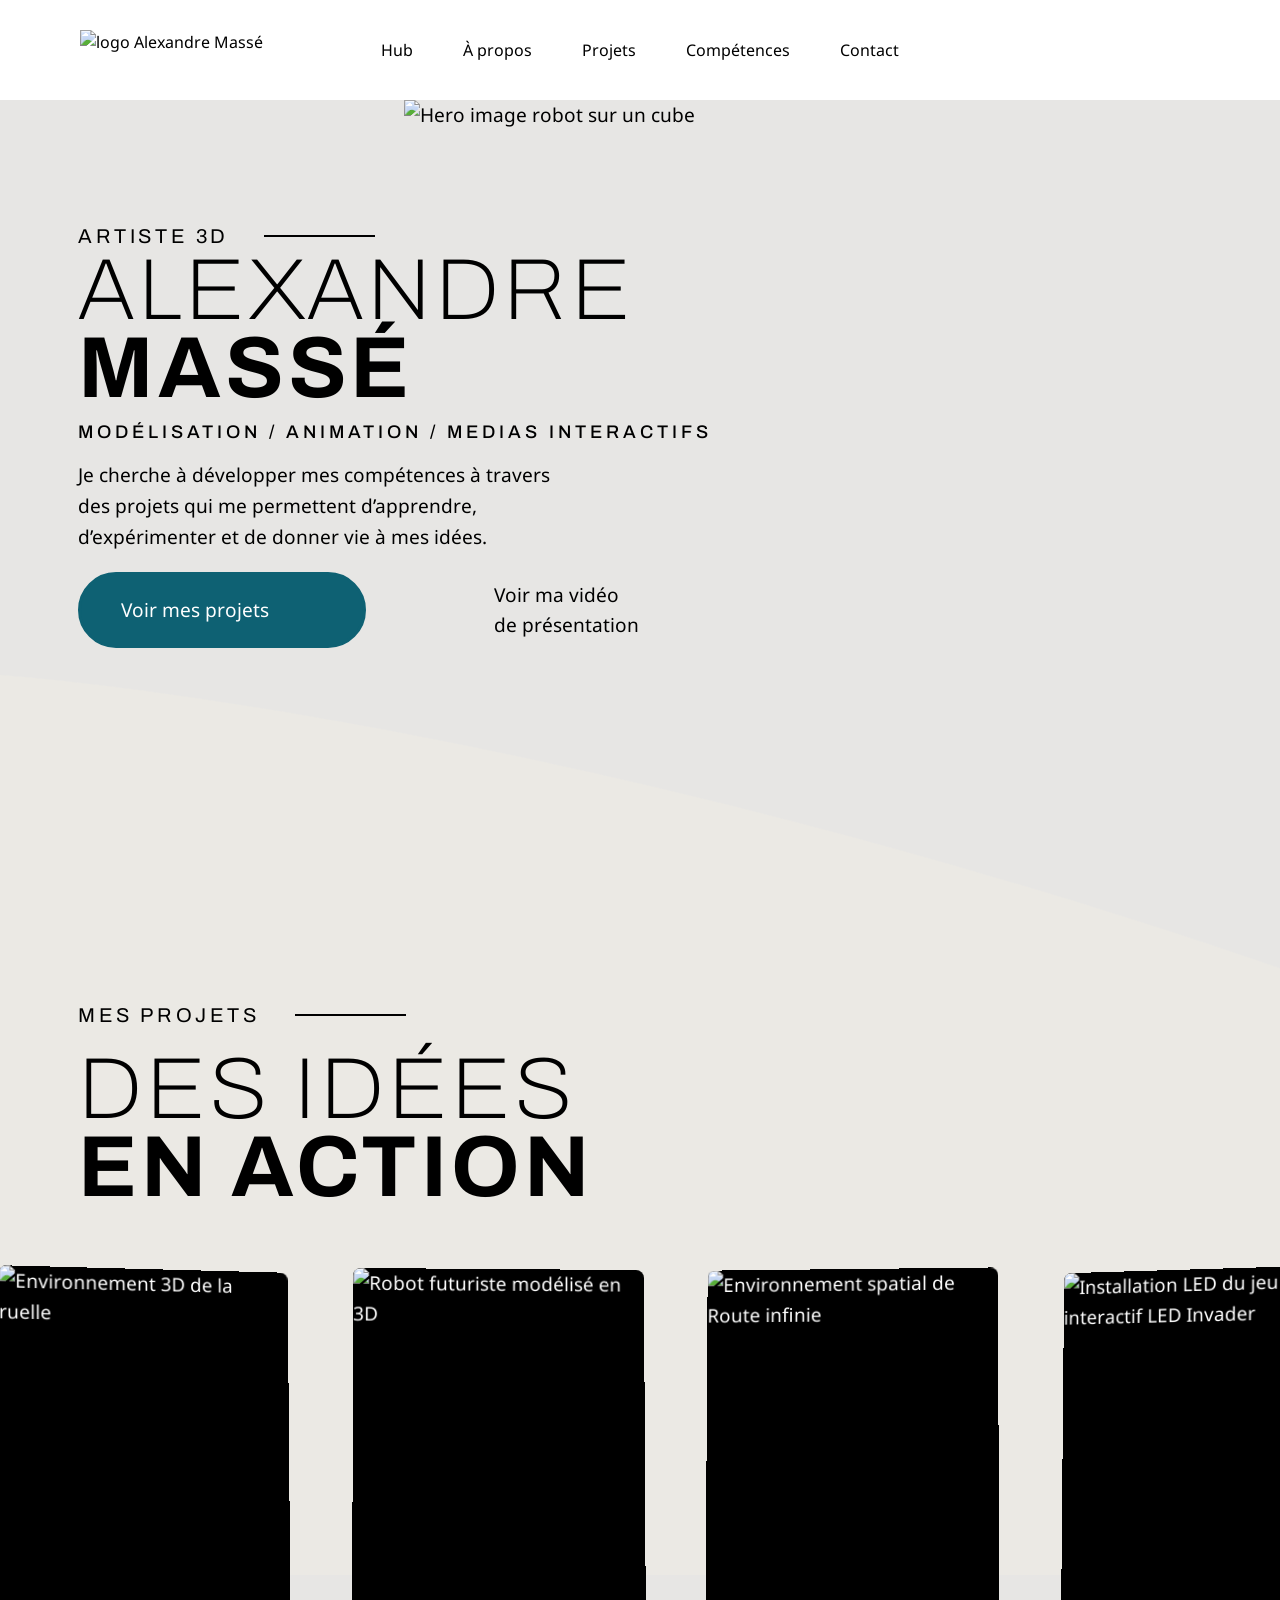
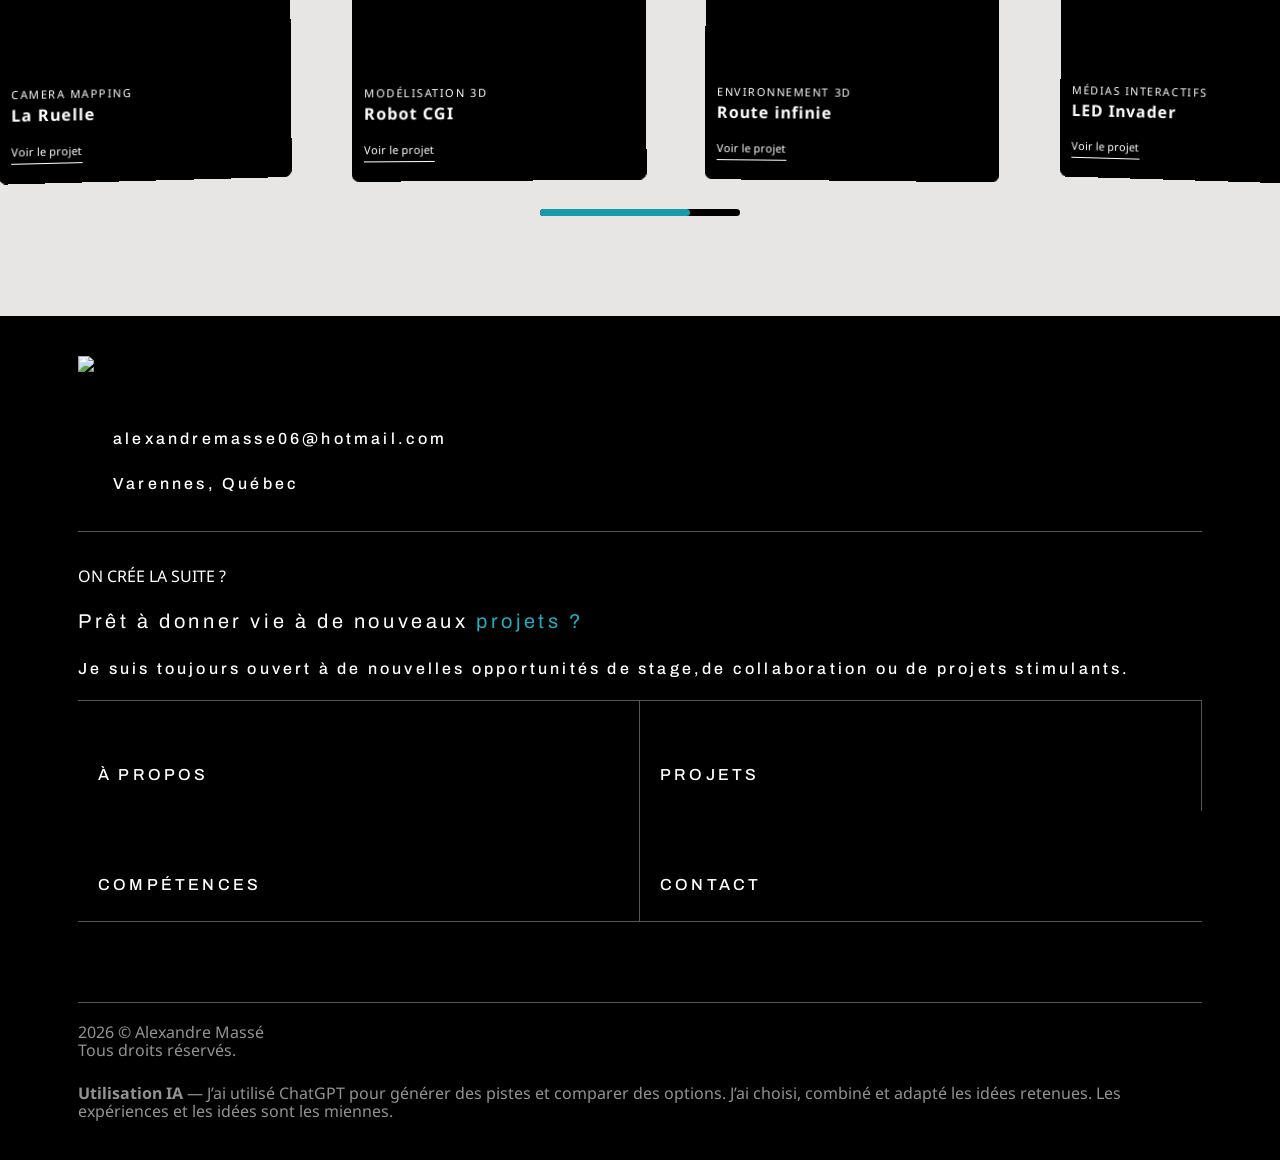
==== index.html @ cc09a9ab "correction accesibiliter" ====
<!DOCTYPE html>
<html lang="fr">

<head>
    <meta charset="utf-8" />
    <meta name="viewport" content="width=device-width, initial-scale=1.0" />
    <meta name="description" content="Découvrez le portfolio d’Alexandre Massé, finissant en création média spécialisé en modélisation 3D, animation, environnements 3D et médias interactifs." />
    <title>Alexandre Massé</title>

    <link rel="stylesheet" href="styles/main.css" />

    <script src="scripts/main.js" defer></script>
</head>

<body data-component="Scrolly">
    <header class="header" data-component="Header">
        <div class="wrapper">
            <div class="header__container">

                <div class="header__center">
                    <a href="index.html" class="header__logo" aria-label="Logo retour au debut">
                        <img src="assets/images/logo.png" alt="logo Alexandre Massé">
                    </a>
                </div>

                <nav class="nav-primary">
                    <ul>
                        <li>
                            <a href="index.html" class="nav-primary__item">Hub</a>
                        </li>
                        <li>
                            <a href="a_propos.html" class="nav-primary__item">À propos</a>
                        </li>
                        <li>
                            <a href="index.html#projet" class="nav-primary__item">Projets</a>
                        </li>
                        <li>
                            <a href="a_propos.html#competence" class="nav-primary__item">Compétences</a>
                        </li>
                        <li>
                            <a href="#contact" class="nav-primary__item">Contact</a>
                        </li>
                    </ul>
                </nav>
                <button class="header__toggle js-toggle" aria-label="Menu burger">
                    <span></span>
                    <span></span>
                    <span></span>
                </button>

                <div class="header__right">
                    <a href="https://www.artstation.com/alexandremasse" aria-label="ArtStation" target="_blank" rel="noopener noreferrer">
                        <svg class="icon icon--lg">
                            <use href="#icon-bxl_artstation"></use>
                        </svg>
                    </a>

                    <a href="https://www.behance.net/alexandremass" aria-label="Behance" target="_blank" rel="noopener noreferrer">
                        <svg class="icon icon--lg">
                            <use href="#icon-behance"></use>
                        </svg>
                    </a>

                    <a href="https://www.youtube.com/@v-lex8159" aria-label="YouTube" target="_blank" rel="noopener noreferrer">
                        <svg class="icon icon--lg">
                            <use href="#icon-youtube"></use>
                        </svg>
                    </a>

                    <a href="https://www.linkedin.com/in/alexandre-mass%C3%A9-707238441/?isSelfProfile=true" aria-label="LinkedIn" target="_blank" rel="noopener noreferrer">
                        <svg class="icon icon--lg">
                            <use href="#icon-linkedin"></use>
                        </svg>
                    </a>

                    <a href="CV_Alexandre_Massé.pdf" download="CV_Alexandre_Massé.pdf" aria-label="CV">
                        <svg class="icon icon--lg">
                            <use href="#icon-cv"></use>
                        </svg>
                    </a>
                </div>
            </div>
        </div>
    </header>

    <!-- Votre contenu ici -->

    <!--<img class="img_background" src="assets/images/Background.png" alt="background" />-->
    <div class="bg">
        <svg class="shape-third" viewBox="0 0 1440 1535" preserveAspectRatio="none">
            <path d="M1440,500
       C688, 109 125, 14 0, 0
       V1535 H1440 Z" fill="#EBE9E4" />
        </svg>
        <img class="robot" src="assets/images/Robot_hero_hub.png" alt="Hero image robot sur un cube" data-parallax />
    </div>

    <section class="hero">
        <div class="wrapper">
            <div class="hero-content" data-scrolly="fromLeft">
                <div class="top-label" data-scrolly="fromLeft">
                    <span>ARTISTE 3D</span>
                    <span class="line"></span>
                </div>
                <h1>
                    ALEXANDRE
                    <br />
                    <span>MASSÉ</span>
                </h1>
                <h2>MODÉLISATION / ANIMATION / MEDIAS INTERACTIFS</h2>
                <p data-scrolly="fromLeft">
                    Je cherche à développer mes compétences à travers des projets qui me permettent d’apprendre, d’expérimenter et de donner vie à mes idées.
                </p>
                <div class="action">
                    <a href="#projet" class="button_projet" data-scrolly="fromLeft">
                        Voir mes projets
                        <svg class="icon icon--lg">
                            <use href="#icon-fleche-droit"></use>
                        </svg>
                    </a>

                    <a href="a_propos.html#video" class="button_play">
                        <svg class="icon icon--lg">
                            <use href="#icon-button_play"></use>
                        </svg>
                        Voir ma vidéo de présentation
                    </a>
                </div>
            </div>
        </div>
    </section>

    <section class="projets" id="projet">
        <div class="wrapper">
            <div class="gallery__container">
                <div class="gallery__content">
                    <div class="top-label" data-scrolly="fromLeft">
                        <span>MES PROJETS</span>
                        <span class="line"></span>
                    </div>

                    <h1 data-scrolly="fromLeft">
                        DES IDÉES
                        <br />
                        <span>EN ACTION</span>
                    </h1>
                </div>
            </div>
        </div>

        <div class="swiper" data-component="Carousel" data-autoplay data-split data-loop>
            <div class="swiper-wrapper">
                <!-- LA RUELLE -->
                <a class="swiper-slide project-card" href="https://www.behance.net/gallery/257318395/La-ruelle" target="_blank" rel="noopener noreferrer" aria-label="Découvrir le projet La Ruelle">
                    <img src="assets/images/vignette_integration.png" alt="Environnement 3D de la ruelle" />

                    <div class="content">
                        <p class="top">CAMERA MAPPING</p>
                        <p class="middle">La Ruelle</p>

                        <div class="lien">
                            <span>Voir le projet</span>
                            <svg class="icon icon--lg" aria-hidden="true">
                                <use href="#icon-fleche-rond"></use>
                            </svg>
                        </div>
                    </div>
                </a>

                <!-- ROBOT 3D -->
                <a class="swiper-slide project-card" href="https://www.behance.net/gallery/257285527/Robot-CGI" target="_blank" rel="noopener noreferrer" aria-label="Découvrir le projet Robot CGI">
                    <img src="assets/images/vignette_robot.png" alt="Robot futuriste modélisé en 3D" />

                    <div class="content">
                        <p class="top">MODÉLISATION 3D</p>
                        <p class="middle">Robot CGI</p>

                        <div class="lien">
                            <span>Voir le projet</span>
                            <svg class="icon icon--lg" aria-hidden="true">
                                <use href="#icon-fleche-rond"></use>
                            </svg>
                        </div>
                    </div>
                </a>

                <!-- ROUTE INFINIE -->
                <a class="swiper-slide project-card" href="https://www.behance.net/gallery/256604997/Route-Infini" target="_blank" rel="noopener noreferrer" aria-label="Découvrir le projet Route infinie">
                    <img src="assets/images/vignette_route_infini.png" alt="Environnement spatial de Route infinie" />

                    <div class="content">
                        <p class="top">ENVIRONNEMENT 3D</p>
                        <p class="middle">Route infinie</p>

                        <div class="lien">
                            <span>Voir le projet</span>
                            <svg class="icon icon--lg" aria-hidden="true">
                                <use href="#icon-fleche-rond"></use>
                            </svg>
                        </div>
                    </div>
                </a>

                <!-- LED INVADER -->
                <a class="swiper-slide project-card" href="https://www.behance.net/gallery/257317933/Led-Invader" target="_blank" rel="noopener noreferrer" aria-label="Découvrir le projet LED Invader">
                    <img src="assets/images/vignette_led_vader.png" alt="Installation LED du jeu interactif LED Invader" />

                    <div class="content">
                        <p class="top">MÉDIAS INTERACTIFS</p>
                        <p class="middle">LED Invader</p>

                        <div class="lien">
                            <span>Voir le projet</span>
                            <svg class="icon icon--lg" aria-hidden="true">
                                <use href="#icon-fleche-rond"></use>
                            </svg>
                        </div>
                    </div>
                </a>

                <!-- NÉON ABYSS -->
                <a class="swiper-slide project-card" href="https://www.behance.net/gallery/257318843/Neon-Abyss" target="_blank" rel="noopener noreferrer" aria-label="Découvrir le projet Néon Abyss">
                    <img src="assets/images/vignette_cyberpunk.png" alt="Environnement urbain cyberpunk en 3D" />

                    <div class="content">
                        <p class="top">ENVIRONNEMENT 3D</p>
                        <p class="middle">Néon Abyss</p>

                        <div class="lien">
                            <span>Voir le projet</span>
                            <svg class="icon icon--lg" aria-hidden="true">
                                <use href="#icon-fleche-rond"></use>
                            </svg>
                        </div>
                    </div>
                </a>
            </div>

            <!-- Barre de défilement Swiper -->
            <div class="swiper-scrollbar"></div>
        </div>
    </section>

    <footer class="footer">
        <div class="wrapper" id="contact">

            <!-- =========================
                    HAUT DU FOOTER
                ========================== -->
            <div class="footer__top">

                <!-- Logo + coordonnées -->
                <div class="footer__identity">

                    <a href="index.html" class="footer__logo" aria-label="Logo retour au debut">
                        <img src="assets/images/logo_footer.png" alt="Logo Alexandre Massé">
                    </a>

                    <div class="footer__contact">

                        <a href="mailto:alexandremasse06@hotmail.com" class="footer__contact-item">
                            <svg class="icon icon--lg">
                                <use href="#icon-mail"></use>
                            </svg>

                            <span>alexandremasse06@hotmail.com</span>
                        </a>

                        <div class="footer__contact-item">
                            <svg class="icon icon--lg">
                                <use href="#icon-place"></use>
                            </svg>

                            <span>Varennes, Québec</span>
                        </div>

                    </div>
                </div>


                <!-- Séparation -->
                <span class="footer__divider"></span>


                <!-- CTA -->
                <div class="footer__cta">

                    <p class="footer__cta-small">
                        ON CRÉE LA SUITE ?
                    </p>

                    <p class="footer__cta-title">
                        Prêt à donner vie à de nouveaux
                        <span>projets ?</span>
                    </p>

                    <p class="footer__cta-text">
                        Je suis toujours ouvert à de nouvelles opportunités
                        de stage,de collaboration ou de projets stimulants.
                    </p>


                </div>

            </div>


            <!-- =========================
                    NAVIGATION
                ========================== -->
            <div class="footer__navigation">

                <nav class="footer__links">

                    <a href="a_propos.html" class="footer__link">
                        <svg class="icon icon--lg">
                            <use href="#icon-user"></use>
                        </svg>

                        <span>À PROPOS</span>
                    </a>

                    <a href="index.html#projet" class="footer__link">
                        <svg class="icon icon--lg">
                            <use href="#icon-box"></use>
                        </svg>

                        <span>PROJETS</span>
                    </a>

                    <a href="a_propos.html#competence" class="footer__link">
                        <svg class="icon icon--lg">
                            <use href="#icon-tool-kit"></use>
                        </svg>

                        <span>COMPÉTENCES</span>
                    </a>

                    <a href="mailto:alexandremasse06@hotmail.com" class="footer__link">
                        <svg class="icon icon--lg">
                            <use href="#icon-mail"></use>
                        </svg>

                        <span>CONTACT</span>
                    </a>

                </nav>


                <span class="footer__social-divider"></span>


                <!-- Réseaux sociaux -->
                <div class="footer__social">

                    <a href="https://www.artstation.com/alexandremasse" aria-label="ArtStation" target="_blank" rel="noopener noreferrer">
                        <svg class="icon icon--lg">
                            <use href="#icon-bxl_artstation"></use>
                        </svg>
                    </a>

                    <a href="https://www.behance.net/alexandremass" aria-label="Behance" target="_blank" rel="noopener noreferrer">
                        <svg class="icon icon--lg">
                            <use href="#icon-behance"></use>
                        </svg>
                    </a>

                    <a href="https://www.youtube.com/@v-lex8159" aria-label="YouTube" target="_blank" rel="noopener noreferrer">
                        <svg class="icon icon--lg">
                            <use href="#icon-youtube"></use>
                        </svg>
                    </a>

                    <a href="https://www.linkedin.com/in/alexandre-mass%C3%A9-707238441/?isSelfProfile=true" aria-label="LinkedIn" target="_blank" rel="noopener noreferrer">
                        <svg class="icon icon--lg">
                            <use href="#icon-linkedin"></use>
                        </svg>
                    </a>

                    <a href="CV_Alexandre_Massé.pdf" download="CV_Alexandre_Massé.pdf" aria-label="CV" target="_blank" rel="noopener noreferrer">
                        <svg class="icon icon--lg">
                            <use href="#icon-cv"></use>
                        </svg>
                    </a>

                </div>

            </div>


            <!-- =========================
                    BAS DU FOOTER
                ========================== -->
            <div class="footer__bottom">

                <div class="footer__copyright">
                    <p>2026 © Alexandre Massé</p>
                    <p>Tous droits réservés.</p>
                </div>

                <p class="footer__ai">
                    <strong>Utilisation IA</strong>
                    — J’ai utilisé ChatGPT pour générer des pistes et comparer des options.
                    J’ai choisi, combiné et adapté les idées retenues. Les expériences et
                    les idées sont les miennes.
                </p>

            </div>

        </div>
    </footer>
</body>

</html>
---- styles/main.css ----
@charset "UTF-8";
@import url("https://fonts.googleapis.com/css2?family=Archivo:ital,wght@0,100..900;1,100..900&family=Noto+Sans:ital,wght@0,100..900;1,100..900&display=swap");
/* ==========================================================================
   cover / typo
   ========================================================================== */
/* ==========================================================================
   COLORS / SETTINGS
   ========================================================================== */
:root {
  --color-white: #fff;
  --color-black: #000;
  --color-primary: #0e6173;
  --color-bg-primary: #e7e6e4;
  --color-bg-secondary: #f2f2ed;
  --color-btn-background: #0e6173;
  --color-btn-background-hover: #23acbe;
}

/* ==========================================================================
   easing / settings
   ========================================================================== */
/* ==========================================================================
   FONTS / SETTINGS
   ========================================================================== */
:root {
  --font-primary: 'Archivo', 'Barlow', 'Montserrat', sans-serif;
  --font-secondary:
      'Noto Sans', 'Barlow', 'Fira Code', monospace;
  --font-size-content: clamp(0.88rem, 0.63vw + 0.69rem, 1.25rem);
  --font-size-h1: clamp(2.5rem, 5.83vw + 0.75rem, 6rem);
  --font-size-h2: clamp(0.63rem, 1.04vw + 0.31rem, 1.25rem);
  --font-size-h3: clamp(1.25rem, 2.08vw + 0.63rem, 2.5rem);
  --font-size-h4: clamp(1.25rem, 2.08vw + 0.63rem, 2.5rem);
}

/* ==========================================================================
   DIMENSIONS / SETTINGS
   ========================================================================== */
:root {
  --spacing-xs: 5px;
  --spacing-sm: 15px;
  --spacing-md: 30px;
  --spacing-lg: 78px;
  --spacing-xl: 100px;
  --spacing-xxl: 220px;
}

/*! normalize.css v8.0.1 | MIT License | github.com/necolas/normalize.css */
/* Document
   ========================================================================== */
/**
 * 1. Correct the line height in all browsers.
 * 2. Prevent adjustments of font size after orientation changes in iOS.
 */
html {
  line-height: 1.15; /* 1 */
  -webkit-text-size-adjust: 100%; /* 2 */
}

/* Sections
   ========================================================================== */
/**
 * Remove the margin in all browsers.
 */
body {
  margin: 0;
}

/**
 * Render the `main` element consistently in IE.
 */
main {
  display: block;
}

/**
 * Correct the font size and margin on `h1` elements within `section` and
 * `article` contexts in Chrome, Firefox, and Safari.
 */
h1 {
  font-size: 2em;
  margin: 0.67em 0;
}

/* Grouping content
   ========================================================================== */
/**
 * 1. Add the correct box sizing in Firefox.
 * 2. Show the overflow in Edge and IE.
 */
hr {
  box-sizing: content-box; /* 1 */
  height: 0; /* 1 */
  overflow: visible; /* 2 */
}

/**
 * 1. Correct the inheritance and scaling of font size in all browsers.
 * 2. Correct the odd `em` font sizing in all browsers.
 */
pre {
  font-family: monospace, monospace; /* 1 */
  font-size: 1em; /* 2 */
}

/* Text-level semantics
   ========================================================================== */
/**
 * Remove the gray background on active links in IE 10.
 */
a {
  background-color: transparent;
}

/**
 * 1. Remove the bottom border in Chrome 57-
 * 2. Add the correct text decoration in Chrome, Edge, IE, Opera, and Safari.
 */
abbr[title] {
  border-bottom: none; /* 1 */
  text-decoration: underline; /* 2 */
  -webkit-text-decoration: underline dotted;
          text-decoration: underline dotted; /* 2 */
}

/**
 * Add the correct font weight in Chrome, Edge, and Safari.
 */
b,
strong {
  font-weight: bolder;
}

/**
 * 1. Correct the inheritance and scaling of font size in all browsers.
 * 2. Correct the odd `em` font sizing in all browsers.
 */
code,
kbd,
samp {
  font-family: monospace, monospace; /* 1 */
  font-size: 1em; /* 2 */
}

/**
 * Add the correct font size in all browsers.
 */
small {
  font-size: 80%;
}

/**
 * Prevent `sub` and `sup` elements from affecting the line height in
 * all browsers.
 */
sub,
sup {
  font-size: 75%;
  line-height: 0;
  position: relative;
  vertical-align: baseline;
}

sub {
  bottom: -0.25em;
}

sup {
  top: -0.5em;
}

/* Embedded content
   ========================================================================== */
/**
 * Remove the border on images inside links in IE 10.
 */
img {
  border-style: none;
}

/* Forms
   ========================================================================== */
/**
 * 1. Change the font styles in all browsers.
 * 2. Remove the margin in Firefox and Safari.
 */
button,
input,
optgroup,
select,
textarea {
  font-family: inherit; /* 1 */
  font-size: 100%; /* 1 */
  line-height: 1.15; /* 1 */
  margin: 0; /* 2 */
}

/**
 * Show the overflow in IE.
 * 1. Show the overflow in Edge.
 */
button,
input { /* 1 */
  overflow: visible;
}

/**
 * Remove the inheritance of text transform in Edge, Firefox, and IE.
 * 1. Remove the inheritance of text transform in Firefox.
 */
button,
select { /* 1 */
  text-transform: none;
}

/**
 * Correct the inability to style clickable types in iOS and Safari.
 */
button,
[type=button],
[type=reset],
[type=submit] {
  -webkit-appearance: button;
}

/**
 * Remove the inner border and padding in Firefox.
 */
button::-moz-focus-inner,
[type=button]::-moz-focus-inner,
[type=reset]::-moz-focus-inner,
[type=submit]::-moz-focus-inner {
  border-style: none;
  padding: 0;
}

/**
 * Restore the focus styles unset by the previous rule.
 */
button:-moz-focusring,
[type=button]:-moz-focusring,
[type=reset]:-moz-focusring,
[type=submit]:-moz-focusring {
  outline: 1px dotted ButtonText;
}

/**
 * Correct the padding in Firefox.
 */
fieldset {
  padding: 0.35em 0.75em 0.625em;
}

/**
 * 1. Correct the text wrapping in Edge and IE.
 * 2. Correct the color inheritance from `fieldset` elements in IE.
 * 3. Remove the padding so developers are not caught out when they zero out
 *    `fieldset` elements in all browsers.
 */
legend {
  box-sizing: border-box; /* 1 */
  color: inherit; /* 2 */
  display: table; /* 1 */
  max-width: 100%; /* 1 */
  padding: 0; /* 3 */
  white-space: normal; /* 1 */
}

/**
 * Add the correct vertical alignment in Chrome, Firefox, and Opera.
 */
progress {
  vertical-align: baseline;
}

/**
 * Remove the default vertical scrollbar in IE 10+.
 */
textarea {
  overflow: auto;
}

/**
 * 1. Add the correct box sizing in IE 10.
 * 2. Remove the padding in IE 10.
 */
[type=checkbox],
[type=radio] {
  box-sizing: border-box; /* 1 */
  padding: 0; /* 2 */
}

/**
 * Correct the cursor style of increment and decrement buttons in Chrome.
 */
[type=number]::-webkit-inner-spin-button,
[type=number]::-webkit-outer-spin-button {
  height: auto;
}

/**
 * 1. Correct the odd appearance in Chrome and Safari.
 * 2. Correct the outline style in Safari.
 */
[type=search] {
  -webkit-appearance: textfield; /* 1 */
  outline-offset: -2px; /* 2 */
}

/**
 * Remove the inner padding in Chrome and Safari on macOS.
 */
[type=search]::-webkit-search-decoration {
  -webkit-appearance: none;
}

/**
 * 1. Correct the inability to style clickable types in iOS and Safari.
 * 2. Change font properties to `inherit` in Safari.
 */
::-webkit-file-upload-button {
  -webkit-appearance: button; /* 1 */
  font: inherit; /* 2 */
}

/* Interactive
   ========================================================================== */
/*
 * Add the correct display in Edge, IE 10+, and Firefox.
 */
details {
  display: block;
}

/*
 * Add the correct display in all browsers.
 */
summary {
  display: list-item;
}

/* Misc
   ========================================================================== */
/**
 * Add the correct display in IE 10+.
 */
template {
  display: none;
}

/**
 * Add the correct display in IE 10.
 */
[hidden] {
  display: none;
}

/* ==========================================================================
   RESET / GENERIC
   ========================================================================== */
html {
  box-sizing: border-box;
}

*,
*:before,
*:after {
  box-sizing: inherit;
}

img {
  max-width: 100%;
}

/**
 * Swiper 12.1.4
 * Most modern mobile touch slider and framework with hardware accelerated transitions
 * https://swiperjs.com
 *
 * Copyright 2014-2026 Vladimir Kharlampidi
 *
 * Released under the MIT License
 *
 * Released on: April 29, 2026
 */
:root {
  --swiper-theme-color: #007aff;
  /*
  --swiper-preloader-color: var(--swiper-theme-color);
  --swiper-wrapper-transition-timing-function: initial;
  */
}

:host {
  position: relative;
  display: block;
  margin-left: auto;
  margin-right: auto;
  z-index: 1;
}

.swiper {
  margin-left: auto;
  margin-right: auto;
  position: relative;
  overflow: hidden;
  list-style: none;
  padding: 0;
  /* Fix of Webkit flickering */
  z-index: 1;
  display: block;
}

.swiper-vertical > .swiper-wrapper {
  flex-direction: column;
}

.swiper-wrapper {
  position: relative;
  width: 100%;
  height: 100%;
  z-index: 1;
  display: flex;
  transition-property: transform;
  transition-timing-function: var(--swiper-wrapper-transition-timing-function, initial);
  box-sizing: content-box;
}

.swiper-android .swiper-slide,
.swiper-ios .swiper-slide,
.swiper-wrapper {
  transform: translate3d(0px, 0, 0);
}

.swiper-horizontal {
  touch-action: pan-y;
}

.swiper-vertical {
  touch-action: pan-x;
}

.swiper-slide {
  flex-shrink: 0;
  width: 100%;
  height: 100%;
  position: relative;
  transition-property: transform;
  display: block;
}

.swiper-slide-invisible-blank {
  visibility: hidden;
}

/* Auto Height */
.swiper-autoheight,
.swiper-autoheight .swiper-slide {
  height: auto;
}

.swiper-autoheight .swiper-wrapper {
  align-items: flex-start;
  transition-property: transform, height;
}

.swiper-backface-hidden .swiper-slide {
  transform: translateZ(0);
  backface-visibility: hidden;
}

/* 3D Effects */
.swiper-3d.swiper-css-mode .swiper-wrapper {
  perspective: 1200px;
}

.swiper-3d .swiper-wrapper {
  transform-style: preserve-3d;
}

.swiper-3d {
  perspective: 1200px;
  .swiper-slide,
  .swiper-cube-shadow {
    transform-style: preserve-3d;
  }
}

/* CSS Mode */
.swiper-css-mode {
  > .swiper-wrapper {
    overflow: auto;
    scrollbar-width: none; /* For Firefox */
    -ms-overflow-style: none; /* For Internet Explorer and Edge */
    &::-webkit-scrollbar {
      display: none;
    }
  }
  > .swiper-wrapper > .swiper-slide {
    scroll-snap-align: start start;
  }
  &.swiper-horizontal {
    > .swiper-wrapper {
      scroll-snap-type: x mandatory;
    }
    > .swiper-wrapper > .swiper-slide:first-child {
      margin-inline-start: var(--swiper-slides-offset-before);
      scroll-margin-inline-start: var(--swiper-slides-offset-before);
    }
    > .swiper-wrapper > .swiper-slide:last-child {
      margin-inline-end: var(--swiper-slides-offset-after);
    }
  }
  &.swiper-vertical {
    > .swiper-wrapper {
      scroll-snap-type: y mandatory;
    }
    > .swiper-wrapper > .swiper-slide:first-child {
      margin-block-start: var(--swiper-slides-offset-before);
      scroll-margin-block-start: var(--swiper-slides-offset-before);
    }
    > .swiper-wrapper > .swiper-slide:last-child {
      margin-block-end: var(--swiper-slides-offset-after);
    }
  }
  &.swiper-free-mode {
    > .swiper-wrapper {
      scroll-snap-type: none;
    }
    > .swiper-wrapper > .swiper-slide {
      scroll-snap-align: none;
    }
  }
  &.swiper-centered {
    > .swiper-wrapper::before {
      content: "";
      flex-shrink: 0;
      order: 9999;
    }
    > .swiper-wrapper > .swiper-slide {
      scroll-snap-align: center center;
      scroll-snap-stop: always;
    }
  }
  &.swiper-centered.swiper-horizontal {
    > .swiper-wrapper > .swiper-slide:first-child {
      margin-inline-start: var(--swiper-centered-offset-before);
    }
    > .swiper-wrapper::before {
      height: 100%;
      min-height: 1px;
      width: var(--swiper-centered-offset-after);
    }
  }
  &.swiper-centered.swiper-vertical {
    > .swiper-wrapper > .swiper-slide:first-child {
      margin-block-start: var(--swiper-centered-offset-before);
    }
    > .swiper-wrapper::before {
      width: 100%;
      min-width: 1px;
      height: var(--swiper-centered-offset-after);
    }
  }
}

/* Slide styles start */
/* 3D Shadows */
.swiper-3d {
  .swiper-slide-shadow,
  .swiper-slide-shadow-left,
  .swiper-slide-shadow-right,
  .swiper-slide-shadow-top,
  .swiper-slide-shadow-bottom,
  .swiper-slide-shadow,
  .swiper-slide-shadow-left,
  .swiper-slide-shadow-right,
  .swiper-slide-shadow-top,
  .swiper-slide-shadow-bottom {
    position: absolute;
    left: 0;
    top: 0;
    width: 100%;
    height: 100%;
    pointer-events: none;
    z-index: 10;
  }
  .swiper-slide-shadow {
    background: rgba(0, 0, 0, 0.15);
  }
  .swiper-slide-shadow-left {
    background-image: linear-gradient(to left, rgba(0, 0, 0, 0.5), rgba(0, 0, 0, 0));
  }
  .swiper-slide-shadow-right {
    background-image: linear-gradient(to right, rgba(0, 0, 0, 0.5), rgba(0, 0, 0, 0));
  }
  .swiper-slide-shadow-top {
    background-image: linear-gradient(to top, rgba(0, 0, 0, 0.5), rgba(0, 0, 0, 0));
  }
  .swiper-slide-shadow-bottom {
    background-image: linear-gradient(to bottom, rgba(0, 0, 0, 0.5), rgba(0, 0, 0, 0));
  }
}

.swiper-lazy-preloader {
  width: 42px;
  height: 42px;
  position: absolute;
  left: 50%;
  top: 50%;
  margin-left: -21px;
  margin-top: -21px;
  z-index: 10;
  transform-origin: 50%;
  box-sizing: border-box;
  border: 4px solid var(--swiper-preloader-color, var(--swiper-theme-color));
  border-radius: 50%;
  border-top-color: transparent;
}

.swiper:not(.swiper-watch-progress),
.swiper-watch-progress .swiper-slide-visible {
  .swiper-lazy-preloader {
    animation: swiper-preloader-spin 1s infinite linear;
  }
}

.swiper-lazy-preloader-white {
  --swiper-preloader-color: #fff;
}

.swiper-lazy-preloader-black {
  --swiper-preloader-color: #000;
}

@keyframes swiper-preloader-spin {
  0% {
    transform: rotate(0deg);
  }
  100% {
    transform: rotate(360deg);
  }
}
/* Slide styles end */
.swiper-virtual .swiper-slide {
  -webkit-backface-visibility: hidden;
  transform: translateZ(0);
}

.swiper-virtual.swiper-css-mode {
  .swiper-wrapper::after {
    content: "";
    position: absolute;
    left: 0;
    top: 0;
    pointer-events: none;
  }
}

.swiper-virtual.swiper-css-mode.swiper-horizontal {
  .swiper-wrapper::after {
    height: 1px;
    width: var(--swiper-virtual-size);
  }
}

.swiper-virtual.swiper-css-mode.swiper-vertical {
  .swiper-wrapper::after {
    width: 1px;
    height: var(--swiper-virtual-size);
  }
}

:root {
  --swiper-navigation-size: 44px;
  /*
  --swiper-navigation-top-offset: 50%;
  --swiper-navigation-sides-offset: 4px;
  --swiper-navigation-color: var(--swiper-theme-color);
  */
}

.swiper-button-prev,
.swiper-button-next {
  position: absolute;
  width: var(--swiper-navigation-size);
  height: var(--swiper-navigation-size);
  z-index: 10;
  cursor: pointer;
  display: flex;
  align-items: center;
  justify-content: center;
  color: var(--swiper-navigation-color, var(--swiper-theme-color));
  &.swiper-button-disabled {
    opacity: 0.35;
    cursor: auto;
    pointer-events: none;
  }
  &.swiper-button-hidden {
    opacity: 0;
    cursor: auto;
    pointer-events: none;
  }
  .swiper-navigation-disabled & {
    display: none !important;
  }
  ::slotted(svg),
  svg {
    width: 100%;
    height: 100%;
    -o-object-fit: contain;
       object-fit: contain;
    transform-origin: center;
    fill: currentColor;
    pointer-events: none;
  }
}

.swiper-button-lock {
  display: none;
}

.swiper-button-prev,
.swiper-button-next {
  top: var(--swiper-navigation-top-offset, 50%);
  margin-top: calc(0px - var(--swiper-navigation-size) / 2);
}

.swiper-button-prev {
  left: var(--swiper-navigation-sides-offset, 4px);
  right: auto;
  ::slotted(.swiper-navigation-icon),
  .swiper-navigation-icon {
    transform: rotate(180deg);
  }
}

.swiper-button-next {
  right: var(--swiper-navigation-sides-offset, 4px);
  left: auto;
}

.swiper-horizontal {
  .swiper-button-prev,
  .swiper-button-next,
  ~ .swiper-button-prev,
  ~ .swiper-button-next {
    top: var(--swiper-navigation-top-offset, 50%);
    margin-top: calc(0px - var(--swiper-navigation-size) / 2);
    margin-left: 0;
  }
  .swiper-button-prev,
  & ~ .swiper-button-prev,
  &.swiper-rtl .swiper-button-next,
  &.swiper-rtl ~ .swiper-button-next {
    left: var(--swiper-navigation-sides-offset, 4px);
    right: auto;
  }
  .swiper-button-next,
  & ~ .swiper-button-next,
  &.swiper-rtl .swiper-button-prev,
  &.swiper-rtl ~ .swiper-button-prev {
    right: var(--swiper-navigation-sides-offset, 4px);
    left: auto;
  }
  .swiper-button-prev,
  & ~ .swiper-button-prev,
  &.swiper-rtl .swiper-button-next,
  &.swiper-rtl ~ .swiper-button-next {
    ::slotted(.swiper-navigation-icon),
    .swiper-navigation-icon {
      transform: rotate(180deg);
    }
  }
  &.swiper-rtl .swiper-button-prev,
  &.swiper-rtl ~ .swiper-button-prev {
    ::slotted(.swiper-navigation-icon),
    .swiper-navigation-icon {
      transform: rotate(0deg);
    }
  }
}

.swiper-vertical {
  .swiper-button-prev,
  .swiper-button-next,
  ~ .swiper-button-prev,
  ~ .swiper-button-next {
    left: var(--swiper-navigation-top-offset, 50%);
    right: auto;
    margin-left: calc(0px - var(--swiper-navigation-size) / 2);
    margin-top: 0;
  }
  .swiper-button-prev,
  ~ .swiper-button-prev {
    top: var(--swiper-navigation-sides-offset, 4px);
    bottom: auto;
    ::slotted(.swiper-navigation-icon),
    .swiper-navigation-icon {
      transform: rotate(-90deg);
    }
  }
  .swiper-button-next,
  ~ .swiper-button-next {
    bottom: var(--swiper-navigation-sides-offset, 4px);
    top: auto;
    ::slotted(.swiper-navigation-icon),
    .swiper-navigation-icon {
      transform: rotate(90deg);
    }
  }
}

:root {
  /*
  --swiper-pagination-color: var(--swiper-theme-color);
  --swiper-pagination-left: auto;
  --swiper-pagination-right: 8px;
  --swiper-pagination-bottom: 8px;
  --swiper-pagination-top: auto;
  --swiper-pagination-fraction-color: inherit;
  --swiper-pagination-progressbar-bg-color: rgba(0,0,0,0.25);
  --swiper-pagination-progressbar-size: 4px;
  --swiper-pagination-bullet-size: 8px;
  --swiper-pagination-bullet-width: 8px;
  --swiper-pagination-bullet-height: 8px;
  --swiper-pagination-bullet-border-radius: 50%;
  --swiper-pagination-bullet-inactive-color: #000;
  --swiper-pagination-bullet-inactive-opacity: 0.2;
  --swiper-pagination-bullet-opacity: 1;
  --swiper-pagination-bullet-horizontal-gap: 4px;
  --swiper-pagination-bullet-vertical-gap: 6px;
  */
}

.swiper-pagination {
  position: absolute;
  text-align: center;
  transition: 300ms opacity;
  transform: translate3d(0, 0, 0);
  z-index: 10;
  &.swiper-pagination-hidden {
    opacity: 0;
  }
  .swiper-pagination-disabled > &,
  &.swiper-pagination-disabled {
    display: none !important;
  }
}

/* Common Styles */
.swiper-pagination-fraction,
.swiper-pagination-custom,
.swiper-horizontal > .swiper-pagination-bullets,
.swiper-pagination-bullets.swiper-pagination-horizontal {
  bottom: var(--swiper-pagination-bottom, 8px);
  top: var(--swiper-pagination-top, auto);
  left: 0;
  width: 100%;
}

/* Bullets */
.swiper-pagination-bullets-dynamic {
  overflow: hidden;
  font-size: 0;
  .swiper-pagination-bullet {
    transform: scale(0.33);
    position: relative;
  }
  .swiper-pagination-bullet-active {
    transform: scale(1);
  }
  .swiper-pagination-bullet-active-main {
    transform: scale(1);
  }
  .swiper-pagination-bullet-active-prev {
    transform: scale(0.66);
  }
  .swiper-pagination-bullet-active-prev-prev {
    transform: scale(0.33);
  }
  .swiper-pagination-bullet-active-next {
    transform: scale(0.66);
  }
  .swiper-pagination-bullet-active-next-next {
    transform: scale(0.33);
  }
}

.swiper-pagination-bullet {
  width: var(--swiper-pagination-bullet-width, var(--swiper-pagination-bullet-size, 8px));
  height: var(--swiper-pagination-bullet-height, var(--swiper-pagination-bullet-size, 8px));
  display: inline-block;
  border-radius: var(--swiper-pagination-bullet-border-radius, 50%);
  background: var(--swiper-pagination-bullet-inactive-color, #000);
  opacity: var(--swiper-pagination-bullet-inactive-opacity, 0.2);
  button& {
    border: none;
    margin: 0;
    padding: 0;
    box-shadow: none;
    -webkit-appearance: none;
       -moz-appearance: none;
            appearance: none;
  }
  .swiper-pagination-clickable & {
    cursor: pointer;
  }
  &:only-child {
    display: none !important;
  }
}

.swiper-pagination-bullet-active {
  opacity: var(--swiper-pagination-bullet-opacity, 1);
  background: var(--swiper-pagination-color, var(--swiper-theme-color));
}

.swiper-vertical > .swiper-pagination-bullets,
.swiper-pagination-vertical.swiper-pagination-bullets {
  right: var(--swiper-pagination-right, 8px);
  left: var(--swiper-pagination-left, auto);
  top: 50%;
  transform: translate3d(0px, -50%, 0);
  .swiper-pagination-bullet {
    margin: var(--swiper-pagination-bullet-vertical-gap, 6px) 0;
    display: block;
  }
  &.swiper-pagination-bullets-dynamic {
    top: 50%;
    transform: translateY(-50%);
    width: 8px;
    .swiper-pagination-bullet {
      display: inline-block;
      transition: 200ms transform, 200ms top;
    }
  }
}

.swiper-horizontal > .swiper-pagination-bullets,
.swiper-pagination-horizontal.swiper-pagination-bullets {
  .swiper-pagination-bullet {
    margin: 0 var(--swiper-pagination-bullet-horizontal-gap, 4px);
  }
  &.swiper-pagination-bullets-dynamic {
    left: 50%;
    transform: translateX(-50%);
    white-space: nowrap;
    .swiper-pagination-bullet {
      transition: 200ms transform, 200ms left;
    }
  }
}

.swiper-horizontal.swiper-rtl > .swiper-pagination-bullets-dynamic .swiper-pagination-bullet {
  transition: 200ms transform, 200ms right;
}

/* Fraction */
.swiper-pagination-fraction {
  color: var(--swiper-pagination-fraction-color, inherit);
}

/* Progress */
.swiper-pagination-progressbar {
  background: var(--swiper-pagination-progressbar-bg-color, rgba(0, 0, 0, 0.25));
  position: absolute;
  .swiper-pagination-progressbar-fill {
    background: var(--swiper-pagination-color, var(--swiper-theme-color));
    position: absolute;
    left: 0;
    top: 0;
    width: 100%;
    height: 100%;
    transform: scale(0);
    transform-origin: left top;
  }
  .swiper-rtl & .swiper-pagination-progressbar-fill {
    transform-origin: right top;
  }
  .swiper-horizontal > &,
  &.swiper-pagination-horizontal,
  .swiper-vertical > &.swiper-pagination-progressbar-opposite,
  &.swiper-pagination-vertical.swiper-pagination-progressbar-opposite {
    width: 100%;
    height: var(--swiper-pagination-progressbar-size, 4px);
    left: 0;
    top: 0;
  }
  .swiper-vertical > &,
  &.swiper-pagination-vertical,
  .swiper-horizontal > &.swiper-pagination-progressbar-opposite,
  &.swiper-pagination-horizontal.swiper-pagination-progressbar-opposite {
    width: var(--swiper-pagination-progressbar-size, 4px);
    height: 100%;
    left: 0;
    top: 0;
  }
}

.swiper-pagination-lock {
  display: none;
}

:root {
  /*
  --swiper-scrollbar-border-radius: 10px;
  --swiper-scrollbar-top: auto;
  --swiper-scrollbar-bottom: 4px;
  --swiper-scrollbar-left: auto;
  --swiper-scrollbar-right: 4px;
  --swiper-scrollbar-sides-offset: 1%;
  --swiper-scrollbar-bg-color: rgba(0, 0, 0, 0.1);
  --swiper-scrollbar-drag-bg-color: rgba(0, 0, 0, 0.5);
  --swiper-scrollbar-size: 4px;
  */
}

.swiper-scrollbar {
  border-radius: var(--swiper-scrollbar-border-radius, 10px);
  position: relative;
  touch-action: none;
  background: var(--swiper-scrollbar-bg-color, rgba(0, 0, 0, 0.1));
  .swiper-scrollbar-disabled > &,
  &.swiper-scrollbar-disabled {
    display: none !important;
  }
  .swiper-horizontal > &,
  &.swiper-scrollbar-horizontal {
    position: absolute;
    left: var(--swiper-scrollbar-sides-offset, 1%);
    bottom: var(--swiper-scrollbar-bottom, 4px);
    top: var(--swiper-scrollbar-top, auto);
    z-index: 50;
    height: var(--swiper-scrollbar-size, 4px);
    width: calc(100% - 2 * var(--swiper-scrollbar-sides-offset, 1%));
  }
  .swiper-vertical > &,
  &.swiper-scrollbar-vertical {
    position: absolute;
    left: var(--swiper-scrollbar-left, auto);
    right: var(--swiper-scrollbar-right, 4px);
    top: var(--swiper-scrollbar-sides-offset, 1%);
    z-index: 50;
    width: var(--swiper-scrollbar-size, 4px);
    height: calc(100% - 2 * var(--swiper-scrollbar-sides-offset, 1%));
  }
}

.swiper-scrollbar-drag {
  height: 100%;
  width: 100%;
  position: relative;
  background: var(--swiper-scrollbar-drag-bg-color, rgba(0, 0, 0, 0.5));
  border-radius: var(--swiper-scrollbar-border-radius, 10px);
  left: 0;
  top: 0;
}

.swiper-scrollbar-cursor-drag {
  cursor: move;
}

.swiper-scrollbar-lock {
  display: none;
}

/* Zoom container styles start */
.swiper-zoom-container {
  width: 100%;
  height: 100%;
  display: flex;
  justify-content: center;
  align-items: center;
  text-align: center;
  > img,
  > svg,
  > canvas {
    max-width: 100%;
    max-height: 100%;
    -o-object-fit: contain;
       object-fit: contain;
  }
}

/* Zoom container styles end */
.swiper-slide-zoomed {
  cursor: move;
  touch-action: none;
}

/* a11y */
.swiper .swiper-notification {
  position: absolute;
  left: 0;
  top: 0;
  pointer-events: none;
  opacity: 0;
  z-index: -1000;
}

.swiper-thumbs {
  .swiper-slide-thumb-active {
    /* Styles for active thumb slide */
  }
}

.swiper-free-mode > .swiper-wrapper {
  transition-timing-function: ease-out;
  margin: 0 auto;
}

.swiper-grid > .swiper-wrapper {
  flex-wrap: wrap;
}

.swiper-grid-column > .swiper-wrapper {
  flex-wrap: wrap;
  flex-direction: column;
}

.swiper-fade {
  &.swiper-free-mode {
    .swiper-slide {
      transition-timing-function: ease-out;
    }
  }
  .swiper-slide {
    pointer-events: none;
    transition-property: opacity;
    .swiper-slide {
      pointer-events: none;
    }
  }
  .swiper-slide-active {
    pointer-events: auto;
    & .swiper-slide-active {
      pointer-events: auto;
    }
  }
}

.swiper.swiper-cube {
  overflow: visible;
}

.swiper-cube {
  .swiper-slide {
    pointer-events: none;
    backface-visibility: hidden;
    z-index: 1;
    visibility: hidden;
    transform-origin: 0 0;
    width: 100%;
    height: 100%;
    .swiper-slide {
      pointer-events: none;
    }
  }
  &.swiper-rtl .swiper-slide {
    transform-origin: 100% 0;
  }
  .swiper-slide-active {
    &,
    & .swiper-slide-active {
      pointer-events: auto;
    }
  }
  .swiper-slide-active,
  .swiper-slide-next,
  .swiper-slide-prev {
    pointer-events: auto;
    visibility: visible;
  }
  .swiper-cube-shadow {
    position: absolute;
    left: 0;
    bottom: 0px;
    width: 100%;
    height: 100%;
    opacity: 0.6;
    z-index: 0;
    &:before {
      content: "";
      background: #000;
      position: absolute;
      left: 0;
      top: 0;
      bottom: 0;
      right: 0;
      filter: blur(50px);
    }
  }
}

.swiper-cube {
  .swiper-slide-next + .swiper-slide {
    pointer-events: auto;
    visibility: visible;
  }
}

/* Cube slide shadows start */
.swiper-cube {
  .swiper-slide-shadow-cube.swiper-slide-shadow-top,
  .swiper-slide-shadow-cube.swiper-slide-shadow-bottom,
  .swiper-slide-shadow-cube.swiper-slide-shadow-left,
  .swiper-slide-shadow-cube.swiper-slide-shadow-right {
    z-index: 0;
    backface-visibility: hidden;
  }
}

/* Cube slide shadows end */
.swiper.swiper-flip {
  overflow: visible;
}

.swiper-flip {
  .swiper-slide {
    pointer-events: none;
    backface-visibility: hidden;
    z-index: 1;
    .swiper-slide {
      pointer-events: none;
    }
  }
  .swiper-slide-active {
    &,
    & .swiper-slide-active {
      pointer-events: auto;
    }
  }
}

/* Flip slide shadows start */
.swiper-flip {
  .swiper-slide-shadow-flip.swiper-slide-shadow-top,
  .swiper-slide-shadow-flip.swiper-slide-shadow-bottom,
  .swiper-slide-shadow-flip.swiper-slide-shadow-left,
  .swiper-slide-shadow-flip.swiper-slide-shadow-right {
    z-index: 0;
    backface-visibility: hidden;
  }
}

/* Flip slide shadows end */
.swiper-creative {
  .swiper-slide {
    backface-visibility: hidden;
    overflow: hidden;
    transition-property: transform, opacity, height;
  }
}

.swiper.swiper-cards {
  overflow: visible;
}

.swiper-cards {
  .swiper-slide {
    transform-origin: center bottom;
    backface-visibility: hidden;
    overflow: hidden;
  }
}

/* ==========================================================================
   BODY / ELEMENT
   Le body permet d'initialiser les propriétés générales de la page.
   Les éléments de la page vont hérités des propriétés inscrite dans body
   ========================================================================== */
body {
  background-color: var(--color-bg-primary);
  color: var(--color-black);
  font-family: var(--font-secondary);
  font-size: var(--font-size-content);
  line-height: 1.6;
}

/* ==========================================================================
   TYPOGRAPHY / ELEMENT
   ========================================================================== */
h1,
h2,
h3,
h4 {
  font-family: var(--font-primary);
  line-height: 1;
  font-weight: bold;
}

h1 {
  font-size: var(--font-size-h1);
  margin: 0;
  color: var(--color-black);
  color: var(--color-black);
  font-style: normal;
  font-weight: 100;
  letter-spacing: 0.24rem;
}

h2 {
  font-size: var(--font-size-h2);
  font-family: var(--font-primary);
  font-weight: 500;
  letter-spacing: 0.25rem;
}

h3 {
  font-size: var(--font-size-h3);
}

h4 {
  font-size: var(--font-size-h4);
}

/* ==========================================================================
   LINKS / ELEMENTS
   Style de base de tous les liens et bouton du site
   ========================================================================== */
a {
  text-decoration: none;
  color: var(--color-black);
  font-weight: 400;
}
a:hover {
  color: var(--color-btn-background-hover);
  text-decoration: underline;
}

/* ==========================================================================
   WRAPPER / ELEMENT
   ========================================================================== */
.wrapper {
  max-width: 1440px;
  margin: 0 auto;
  padding: 0 var(--spacing-lg);
}
@media (max-width: 500px) {
  .wrapper {
    padding-left: 24px;
    padding-right: 24px;
  }
}

/* ==========================================================================
   icons / component
   ========================================================================== */
.icon {
  fill: var(--color-black);
  display: inline-block;
  flex: 0 0 auto;
  height: 1em;
  vertical-align: middle;
  width: 1em;
  stroke: transparent;
}

.icon--stroke {
  fill: transparent;
  stroke: currentColor;
}

.icon--xs {
  height: 0.75em;
  width: 0.75em;
}

.icon--sm {
  height: 0.8em;
  width: 0.8em;
}

.icon--md {
  height: 1.25em;
  width: 1.25em;
}

.icon--lg {
  fill: var(--color-black);
  height: 1.3em;
  width: 1.3em;
}

.icon--xl {
  height: 5em;
  width: 5em;
}

header.header {
  position: fixed;
  top: 0;
  left: 0;
  z-index: 999;
  width: 100%;
  background-color: var(--color-white);
  color: #000000;
  font-family: "Noto Sans", sans-serif;
  font-size: 1rem;
  font-style: normal;
  font-weight: 400;
  line-height: 1.5625rem; /* 156.25% */
  transition: transform 0.3s ease;
}
header.header div.wrapper {
  height: 100px;
  padding: 20px 80px;
  display: flex;
  flex-direction: column;
  justify-content: center;
  align-items: center;
  gap: 0.625rem;
}
@media (max-width: 1100px) {
  header.header div.wrapper {
    padding: 20px 24px;
  }
}
header.header .header__container {
  width: 100%;
  display: grid;
  grid-template-columns: 1fr 1fr 1fr;
  gap: 20px;
  align-items: center;
}
@media (max-width: 1100px) {
  header.header .header__container {
    display: flex;
    justify-content: space-between;
    align-items: center;
  }
}
header.header .header__center {
  display: flex;
  align-items: center;
}
header.header .header__logo {
  display: flex;
  align-items: center;
}
header.header .header__logo img {
  display: block;
  height: 40px;
  width: auto;
}
header.header nav.nav-primary ul {
  height: 100%;
  display: flex;
  justify-content: center;
  align-items: center;
  gap: 50px;
  list-style: none;
  margin: 0;
  padding: 0;
}
header.header nav.nav-primary ul a {
  font-size: 1rem;
  font-style: normal;
  font-weight: 400;
  line-height: 1.5625rem; /* 156.25% */
}
header.header nav.nav-primary .nav-primary__item {
  color: #000000;
  text-decoration: none;
  white-space: nowrap;
  padding-bottom: 6px;
  border-bottom: 2px solid transparent;
  transition: color 0.2s ease, border-color 0.2s ease;
}
header.header nav.nav-primary .nav-primary__item:hover, header.header nav.nav-primary .nav-primary__item:focus-visible, header.header nav.nav-primary .nav-primary__item.is-active, header.header nav.nav-primary .nav-primary__item[aria-current=page] {
  color: var(--color-btn-background-hover);
  border-color: var(--color-btn-background-hover);
}
header.header .header__right {
  display: flex;
  align-items: center;
  justify-content: right;
  gap: 30px;
}
header.header .header__right a {
  display: flex;
  transition: opacity 0.2s ease;
}
header.header .header__right .icon.icon--lg {
  fill: var(--color-black);
  width: 30px;
  height: 30px;
  transition: all 0.1s ease-in;
}
header.header .header__right .icon.icon--lg:hover {
  fill: var(--color-btn-background-hover);
}
header.header .header__toggle {
  display: none;
  flex-direction: column;
  justify-content: center;
  align-items: center;
  gap: 5px;
  width: 27px;
  height: 19px;
  padding: 0;
  border: 0;
  background: none;
  cursor: pointer;
}
header.header .header__toggle span {
  display: block;
  width: 100%;
  height: 2px;
  background-color: #000000;
  transition: transform 0.3s ease, opacity 0.3s ease;
}
@media (max-width: 1100px) {
  header.header .header__toggle {
    display: flex;
  }
  header.header nav.nav-primary,
  header.header .header__right {
    position: absolute;
    left: 0;
    width: 100%;
    box-sizing: border-box;
    background-color: var(--color-white);
    opacity: 0;
    visibility: hidden;
    pointer-events: none;
    transform: translateY(-15px);
    transition: opacity 0.3s ease, transform 0.3s ease, visibility 0.3s ease;
  }
  header.header nav.nav-primary {
    top: 100px;
    padding: 30px 24px;
    border-top: 1px solid rgba(0, 0, 0, 0.08);
  }
  header.header nav.nav-primary ul {
    display: flex;
    flex-direction: column;
    justify-content: flex-start;
    align-items: center;
    gap: 10px;
    list-style: none;
    margin: 0;
    padding: 0;
  }
  header.header nav.nav-primary .nav-primary__item {
    display: block;
    font-size: 1.15rem;
    padding: 5px 0;
    color: #000000;
  }
  header.header .header__right {
    top: calc(100px + 280px);
    padding: 25px 24px 30px;
    justify-content: center;
    gap: 25px;
    border-top: 1px solid rgba(0, 0, 0, 0.08);
  }
  header.header .header__right .icon.icon--lg {
    width: 27px;
    height: 27px;
  }
}

html.nav-is-active {
  overflow: hidden;
}
html.nav-is-active .header__toggle span:nth-child(1) {
  transform: translateY(7px) rotate(45deg);
}
html.nav-is-active .header__toggle span:nth-child(2) {
  opacity: 0;
}
html.nav-is-active .header__toggle span:nth-child(3) {
  transform: translateY(-7px) rotate(-45deg);
}
@media (max-width: 1100px) {
  html.nav-is-active nav.nav-primary,
  html.nav-is-active .header__right {
    opacity: 1;
    visibility: visible;
    transform: translateY(0);
    pointer-events: auto;
  }
}

html.header-is-hidden .header {
  transform: translateY(-100%);
}

/* ==========================================================================
   form / component
   ========================================================================== */
.form {
  --input-padding: 1em;
  --input-radius: 3px;
  text-align: left;
}
.form fieldset {
  border: none;
  padding: 0;
}
.form .grid {
  display: grid;
  gap: var(--spacing-md);
  grid-template-columns: 1fr;
}
@media screen and (min-width: 1024px) {
  .form .grid {
    grid-template-columns: repeat(2, 1fr);
  }
}

.form__footer {
  margin-top: 20px;
  display: flex;
  justify-content: center;
}
.form__footer .button {
  padding: 10px 40px;
}

.is-sent .form__body {
  display: none;
}

.form__confirmation {
  text-align: center;
  display: none;
}
.is-sent .form__confirmation {
  display: block;
}

/*
   input
   ========================================================================== */
.input__label {
  width: 300px;
  display: block;
  font-family: var(--font-primary);
  font-weight: 600;
}

.input__element {
  border-radius: var(--input-radius);
  background-color: var(--color-white);
  border: none;
  box-shadow: 0 1px 2px rgba(0, 0, 0, 0.5);
  cursor: pointer;
  font-family: inherit;
  outline: none;
  padding: var(--input-padding);
  width: 100%;
}
.input__element:-webkit-autofill, .input__element:-webkit-autofill:active {
  -webkit-box-shadow: inset 0 0 0 30px var(--color-white) !important;
  -webkit-text-fill-color: inherit !important;
}
.input__element:hover,
.input__element + .input__label:hover::before {
  background-color: var(--color-primary);
  -webkit-box-shadow: inset 0 0 0 30px var(--color-primary) !important;
}
.input__element:focus, .input__element:-webkit-autofill:focus, .input__element:focus + .input__label::before {
  background-color: var(--color-primary);
  box-shadow: 0 2px 4px rgba(0, 0, 0, 0.5);
  -webkit-box-shadow: inset 0 0 0 30px var(--color-primary) !important;
}
.input__element::-moz-placeholder {
  color: var(--color-neutral-dark);
}
.input__element::placeholder {
  color: var(--color-neutral-dark);
}

/*
   select
   ========================================================================== */
.select {
  position: relative;
}
.select .input__element {
  -webkit-appearance: none;
     -moz-appearance: none;
          appearance: none;
  padding-right: var(--spacing-md);
}
.select .input__element:invalid {
  color: var(--color-black);
}
.select option {
  background-color: var(--color-white);
  color: var(--color-black);
}
.select::after {
  --size: 12px;
  content: "";
  height: var(--size);
  position: absolute;
  top: 50%;
  transform: translateY(50%);
  right: var(--input-padding);
  width: var(--size);
  pointer-events: none;
}

/*
   textarea
   ========================================================================== */
.textarea .input__element {
  resize: vertical;
  height: 150px;
}

/*
   checkbox + radio
   ========================================================================== */
.checkbox,
.radio {
  --active-scale: 1;
}
.checkbox .input__element,
.radio .input__element {
  opacity: 0;
  position: absolute;
  z-index: -1;
}
.checkbox .input__label,
.radio .input__label {
  --size22: 22px;
  cursor: pointer;
  overflow: hidden;
  padding-left: calc(var(--size22) + var(--spacing-sm));
  position: relative;
}
.checkbox .input__label::before, .checkbox .input__label::after,
.radio .input__label::before,
.radio .input__label::after {
  content: "";
  height: var(--size22);
  position: absolute;
  left: 0;
  top: 0;
  width: var(--size22);
}
.checkbox .input__label::before,
.radio .input__label::before {
  background-color: var(--color-white);
  border-radius: var(--input-radius);
  box-shadow: 0 1px 2px rgba(0, 0, 0, 0.5);
}
.checkbox .input__label::after,
.radio .input__label::after {
  opacity: 0;
  transform: scale(0);
  transition: all 0.4s cubic-bezier(0.19, 1, 0.22, 1);
}
.checkbox .input__element:checked + .input__label::after,
.radio .input__element:checked + .input__label::after {
  opacity: 1;
  transform: scale(var(--active-scale));
}

.checkbox .input__label::after {
  background: url("../assets/images/icon-check.svg") no-repeat 50% 50%;
  background-size: 50%;
}

.radio .input__label::before {
  border-radius: 100%;
}
.radio .input__label::after {
  --active-scale: 0.4;
  background-color: var(--color-black);
  border-radius: 100%;
}

/*
   error
   ========================================================================== */
.error .input__element, .error.check .input__label::before, .error.radio .input__label::before,
.error .radio .input__label::before,
.error .radio .input__label::before {
  box-shadow: inset 0 0 0 3px var(--color-fail);
}
.error .input__label {
  color: var(--color-fail);
}

/* =========================================================
   FOOTER
========================================================= */
.footer {
  width: 100%;
  background: #000;
  color: #fff;
  box-sizing: border-box;
  padding: 50px 0;
}

/* =========================================================
   TOP
========================================================= */
.footer__top {
  display: flex;
  align-items: stretch;
  gap: 80px;
  min-height: 205px;
}

/* ---------------------------------------------------------
   IDENTITÉ
--------------------------------------------------------- */
.footer__identity {
  display: flex;
  flex-direction: column;
  gap: 50px;
  flex-shrink: 0;
}

/* Logo */
.footer__logo {
  width: 96px;
  height: 40px;
  display: flex;
  align-items: center;
  justify-content: center;
  text-decoration: none;
}

.footer__logo img {
  display: block;
  width: 96px;
  height: 40px;
  -o-object-fit: contain;
     object-fit: contain;
}

/* ---------------------------------------------------------
   CONTACT
--------------------------------------------------------- */
.footer__contact {
  display: flex;
  flex-direction: column;
  gap: 20px;
}

.footer__contact-item {
  display: flex;
  align-items: center;
  gap: 10px;
  color: #fff;
  text-decoration: none;
}

.footer__contact-item .icon {
  width: 25px;
  height: 25px;
  fill: white;
  flex-shrink: 0;
}

.footer__contact-item span {
  font-family: "Archivo", sans-serif;
  font-size: 16px;
  font-weight: 500;
  line-height: 22px;
  letter-spacing: 0.2em;
  white-space: nowrap;
}

/* =========================================================
   SÉPARATION VERTICALE
========================================================= */
.footer__divider {
  width: 1px;
  min-height: 205px;
  background: #565656;
  flex-shrink: 0;
}

/* =========================================================
   CTA
========================================================= */
.footer__cta {
  width: 543px;
  display: flex;
  flex-direction: column;
  gap: 25px;
  flex-shrink: 0;
}

.footer__cta-small {
  margin: 0;
  font-family: "Noto Sans", sans-serif;
  font-size: 16px;
  font-weight: 400;
  line-height: 18px;
}

/* Grand texte */
.footer__cta-title {
  margin: 0;
  font-family: "Archivo", sans-serif;
  font-size: 20px;
  font-weight: 400;
  line-height: 23px;
  letter-spacing: 0.18em;
  white-space: nowrap;
}

.footer__cta-title span {
  color: #23acbe;
}

/* Description */
.footer__cta-text {
  margin: 0;
  font-family: "Archivo", sans-serif;
  font-size: 16px;
  font-weight: 500;
  line-height: 22px;
  letter-spacing: 0.2em;
}

/* =========================================================
   BOUTON
========================================================= */
.footer__button {
  transition: all 0.15s ease-in;
  width: -moz-fit-content;
  width: fit-content;
  height: 45px;
  text-decoration: none;
  display: flex;
  align-items: center;
  justify-content: center;
  gap: 15px;
  box-sizing: border-box;
  padding: 8px 20px;
  border: 2px solid #0e6173;
  border-radius: 76px;
  background: #0e6173;
  color: #fff;
  text-decoration: none;
  font-family: "Noto Sans", sans-serif;
  font-size: 14px;
  font-weight: 400;
  line-height: 25px;
}
.footer__button:hover {
  text-decoration: none;
  color: var(--color-black);
  background-color: var(--color-btn-background-hover);
}
.footer__button:hover .icon {
  fill: var(--color-black);
}

.footer__button .icon {
  transition: all 0.15s ease-in;
  width: 20px;
  height: 25px;
  fill: white;
}

/* =========================================================
   NAVIGATION
========================================================= */
.footer__navigation {
  width: 100%;
  margin-top: 20px;
  border-top: 1px solid #565656;
  border-bottom: 1px solid #565656;
  display: flex;
  align-items: center;
}

/* ---------------------------------------------------------
   LIENS
--------------------------------------------------------- */
.footer__links {
  height: 135px;
  display: flex;
  align-items: center;
  flex-shrink: 0;
}

.footer__link {
  width: 210px;
  height: 135px;
  text-decoration: none;
  padding-left: 20px;
  box-sizing: border-box;
  display: flex;
  flex-direction: column;
  justify-content: center;
  align-items: flex-start;
  gap: 8px;
  border-right: 1px solid #565656;
  color: #fff;
  transition: all 0.15s ease-in;
}
.footer__link:hover {
  background-color: var(--color-btn-background-hover);
  color: var(--color-black);
  border-right: 1px solid var(--color-white);
  text-decoration: none;
}
.footer__link:hover .icon {
  fill: var(--color-black);
}

.footer__link:nth-child(4) {
  border-right: none;
}

.footer__link .icon {
  transition: all 0.15s ease-in;
  width: 30px;
  height: 30px;
  fill: white;
}

.footer__link span {
  font-family: "Archivo", sans-serif;
  font-size: 16px;
  font-weight: 500;
  line-height: 22px;
  letter-spacing: 0.2em;
}

/* =========================================================
   SÉPARATION RÉSEAUX
========================================================= */
.footer__social-divider {
  width: 1px;
  height: 64px;
  margin-left: auto;
  background: #565656;
  flex-shrink: 0;
}

/* =========================================================
   RÉSEAUX SOCIAUX
========================================================= */
.footer__social {
  display: flex;
  align-items: center;
  gap: 26px;
  margin-left: 45px;
}

.footer__social a {
  width: 30px;
  height: 30px;
  display: flex;
  align-items: center;
  justify-content: center;
}

.footer__social .icon {
  width: 30px;
  height: 30px;
  fill: white;
  transition: all 0.1s ease-in;
}
.footer__social .icon:hover {
  fill: var(--color-btn-background-hover);
}

/* =========================================================
   BAS
========================================================= */
.footer__bottom {
  width: 100%;
  margin-top: 20px;
  display: flex;
  align-items: flex-start;
  justify-content: space-between;
  gap: 40px;
}

/* Copyright */
.footer__copyright {
  flex-shrink: 0;
}

.footer__copyright p {
  margin: 0;
  font-family: "Noto Sans", sans-serif;
  font-size: 16px;
  font-weight: 400;
  line-height: 18px;
  color: #929292;
}

/* Texte IA */
.footer__ai {
  width: 710px;
  margin: 0;
  font-family: "Noto Sans", sans-serif;
  font-size: 16px;
  font-weight: 400;
  line-height: 18px;
  text-align: right;
  color: #929292;
}

.footer__ai strong {
  font-weight: 700;
  color: #929292;
}

/* =========================================================
   RESPONSIVE
========================================================= */
@media (max-width: 1300px) {
  .footer {
    padding: 40px 0;
  }
  .footer__top {
    flex-direction: column;
    gap: 35px;
  }
  .footer__identity {
    width: auto;
    gap: 30px;
  }
  .footer__divider {
    width: 100%;
    min-height: 1px;
    height: 1px;
  }
  .footer__cta {
    width: 100%;
  }
  .footer__cta-title {
    white-space: normal;
  }
  .footer__navigation {
    height: auto;
    flex-direction: column;
    align-items: stretch;
  }
  .footer__links {
    width: 100%;
    height: auto;
    display: grid;
    grid-template-columns: repeat(2, 1fr);
  }
  .footer__link,
  .footer__link:nth-child(2),
  .footer__link:nth-child(3),
  .footer__link:nth-child(4) {
    width: 100%;
    height: 110px;
  }
  .footer__social-divider {
    width: 100%;
    height: 1px;
    margin: 0;
  }
  .footer__social {
    margin: 0;
    padding: 25px 20px;
    justify-content: center;
  }
  .footer__bottom {
    flex-direction: column;
    gap: 25px;
  }
  .footer__ai {
    width: 100%;
    text-align: left;
  }
}
@media (max-width: 600px) {
  .footer__contact-item span {
    font-size: 13px;
    letter-spacing: 0.12em;
    white-space: normal;
  }
  .footer__cta-title {
    font-size: 18px;
  }
  .footer__cta-text {
    font-size: 14px;
    letter-spacing: 0.12em;
  }
  .footer__links {
    grid-template-columns: 1fr;
  }
  .footer__social {
    flex-wrap: wrap;
  }
}
/* ==========================================================================
   scrolly / component
   ========================================================================== */
.has-js [data-scrolly=fromBottom] {
  opacity: 0;
  transform: translateY(60px);
  transition: all 1s cubic-bezier(0.19, 1, 0.22, 1);
}
.has-js [data-scrolly=fromBottom].is-active {
  opacity: 1;
  transform: translateY(0);
}
.has-js [data-scrolly=fromTop] {
  opacity: 0;
  transform: translateY(-60px);
  transition: all 1s cubic-bezier(0.19, 1, 0.22, 1);
}
.has-js [data-scrolly=fromTop].is-active {
  opacity: 1;
  transform: translateY(0);
}
.has-js [data-scrolly=fromLeft] {
  opacity: 0;
  transform: translateX(-200px);
  transition: all 1s cubic-bezier(0.19, 1, 0.22, 1);
}
.has-js [data-scrolly=fromLeft].is-active {
  opacity: 1;
  transform: translateX(0);
}
.has-js [data-scrolly=fromRight] {
  opacity: 0;
  transform: translateX(60px);
  transition: all 1s cubic-bezier(0.19, 1, 0.22, 1);
}
.has-js [data-scrolly=fromRight].is-active {
  opacity: 1;
  transform: translateX(0);
}
.has-js [data-scrolly=scale] {
  opacity: 0;
  transform: scale(0%);
  transition: all 1s cubic-bezier(0.19, 1, 0.22, 1);
}
.has-js [data-scrolly=scale].is-active {
  opacity: 1;
  transform: scale(100%);
}
.has-js [data-scrolly=flipFromBottom] {
  opacity: 0;
  transform: rotateX(90deg);
  transition: all 1s cubic-bezier(0.19, 1, 0.22, 1);
}
.has-js [data-scrolly=flipFromBottom].is-active {
  opacity: 1;
  transform: rotateX(0deg);
}
.has-js [data-scrolly=spanLeft90] {
  transition: all 1s cubic-bezier(0.19, 1, 0.22, 1);
}
.has-js [data-scrolly=spanLeft90]::after {
  width: 0%;
  transition: all 3s cubic-bezier(0.19, 1, 0.22, 1);
}
.has-js [data-scrolly=spanLeft90].is-active::after {
  width: 90%;
}
.has-js [data-scrolly=spanLeft72] {
  transition: all 1s cubic-bezier(0.19, 1, 0.22, 1);
}
.has-js [data-scrolly=spanLeft72]::after {
  width: 0%;
  transition: all 3s cubic-bezier(0.19, 1, 0.22, 1);
}
.has-js [data-scrolly=spanLeft72].is-active::after {
  width: 72%;
}
.has-js [data-scrolly=spanLeft80] {
  transition: all 1s cubic-bezier(0.19, 1, 0.22, 1);
}
.has-js [data-scrolly=spanLeft80]::after {
  width: 0%;
  transition: all 3s cubic-bezier(0.19, 1, 0.22, 1);
}
.has-js [data-scrolly=spanLeft80].is-active::after {
  width: 80%;
}
.has-js [data-scrolly=spanLeft86] {
  transition: all 1s cubic-bezier(0.19, 1, 0.22, 1);
}
.has-js [data-scrolly=spanLeft86]::after {
  width: 0%;
  transition: all 3s cubic-bezier(0.19, 1, 0.22, 1);
}
.has-js [data-scrolly=spanLeft86].is-active::after {
  width: 86%;
}
.has-js [data-scrolly=spanLeft68] {
  transition: all 1s cubic-bezier(0.19, 1, 0.22, 1);
}
.has-js [data-scrolly=spanLeft68]::after {
  width: 0%;
  transition: all 3s cubic-bezier(0.19, 1, 0.22, 1);
}
.has-js [data-scrolly=spanLeft68].is-active::after {
  width: 68%;
}

img.robot {
  position: absolute;
  top: 0px;
  right: -20px;
  z-index: -11;
  width: 60%;
}
@media (max-width: 2300px) {
  img.robot {
    width: 80%;
  }
}
@media (max-width: 1300px) {
  img.robot {
    width: 70%;
  }
}
@media (max-width: 700px) {
  img.robot {
    width: 100%;
  }
}
img.robot {
  transform: translate3d(var(--parallax-x, 0px), var(--parallax-y, 0px), 0);
  will-change: transform;
}
@media (prefers-reduced-motion: reduce) {
  img.robot {
    transform: none;
    will-change: auto;
  }
}

.bg {
  top: 50px;
  right: 0;
  z-index: -10;
  position: absolute;
  width: 100%;
  height: 100%;
}
@media (max-width: 1300px) {
  .bg {
    top: 100px;
  }
}

.shape-third {
  position: absolute;
  top: 700px;
  left: 0px;
  width: 100%;
  height: 100%;
}
@media (max-width: 2300px) {
  .shape-third {
    top: clamp(10%, 40vw + 7%, 85%);
  }
}

.top-label {
  display: flex;
  align-items: center;
  gap: 2.2rem;
}
.top-label span {
  /* H2 */
  font-family: var(--font-primary);
  font-size: 1.25rem;
  font-style: normal;
  font-weight: 400;
  letter-spacing: 0.225rem;
}
.top-label span.line {
  display: block;
  width: 6.9375rem;
  height: 2px;
  background-color: var(--color-black);
}
@media (max-width: 500px) {
  .top-label {
    gap: 1rem;
  }
}

h1 {
  line-height: 90%;
}
h1 span {
  font-weight: 700;
}

.hero .wrapper {
  margin-top: 220px;
}
.hero .wrapper h2 {
  width: -moz-fit-content;
  width: fit-content;
}
.hero .wrapper p {
  font-style: normal;
  font-weight: 400;
  width: 30.625rem;
}
.hero .wrapper div.action {
  display: flex;
  flex-direction: row;
  justify-content: left;
  align-items: center;
  gap: 2.5rem;
}
@media (max-width: 1100px) {
  .hero .wrapper {
    margin-top: 480px;
    padding-left: 24px;
    padding-right: 24px;
  }
  .hero .wrapper div.action {
    gap: 1rem;
  }
  .hero .wrapper p {
    width: 100%;
  }
}
@media (max-width: 500px) {
  .hero .wrapper {
    margin-top: 400px;
  }
}

a.button_play {
  display: flex;
  text-decoration: none;
  align-items: center;
  justify-content: center;
  gap: 0.625rem;
  transition: all 0.1s ease-in;
  width: 240px;
}
a.button_play svg {
  fill: var(--color-btn-background);
  width: 78px;
  height: 78px;
  transition: all 0.1s ease-in;
}
a.button_play:hover svg {
  fill: var(--color-btn-background-hover);
}
@media (max-width: 1100px) {
  a.button_play {
    width: 100%;
    font-size: 12px;
  }
  a.button_play svg {
    width: 50px;
    height: 50px;
  }
}

a.button_projet {
  display: flex;
  width: -moz-fit-content;
  width: fit-content;
  color: var(--color-white);
  text-decoration: none;
  padding: 1rem 2.5rem;
  justify-content: center;
  align-items: center;
  gap: 1rem;
  border-radius: 5rem;
  border: 3px solid var(--color-btn-background);
  background: var(--color-btn-background);
  transition: all 0.1s ease-in;
}
a.button_projet:hover {
  border: 3px solid var(--color-btn-background);
  background: var(--color-btn-background-hover);
  color: var(--color-black);
}
a.button_projet:hover svg {
  fill: var(--color-black);
}
a.button_projet svg {
  height: 2em;
  width: 2em;
  transition: all 0.1s ease-in;
  fill: var(--color-white);
}
@media (max-width: 1100px) {
  a.button_projet {
    padding: 8px;
    font-size: 12px;
    gap: 5px;
    width: 100%;
  }
}

/* =========================================================
   SECTION PROJETS
========================================================= */
.projets {
  padding-top: 350px;
  margin-bottom: 100px;
}
@media (max-width: 1100px) {
  .projets {
    padding-top: 100px;
  }
}

.projets .gallery__container {
  width: 100%;
  margin: 0 auto;
}

.projets .gallery__content {
  margin-bottom: 40px;
}

.projets .top-label {
  margin-bottom: 20px;
}

/* =========================================================
   CARROUSEL SWIPER
========================================================= */
.projets .swiper {
  width: 100%;
  overflow: hidden;
  padding: 20px 0 0;
  perspective: 1200px;
}

.projets .swiper-wrapper {
  align-items: stretch;
}

/* =========================================================
   CARTES CLIQUABLES
========================================================= */
.projets .project-card {
  position: relative;
  display: block;
  height: clamp(420px, 40vw, 680px);
  overflow: hidden;
  box-sizing: border-box;
  border-radius: 8px;
  background: #000;
  color: #fff;
  text-decoration: none;
  /* Pivot 3D subtil */
  transform: perspective(1200px) rotateY(var(--card-angle, 0deg)) rotateX(2deg);
  transition: transform 350ms ease, box-shadow 350ms ease;
  -webkit-tap-highlight-color: transparent;
}

/* Image de fond */
.projets .project-card > img {
  display: block;
  width: 100%;
  height: 100%;
  -o-object-fit: cover;
     object-fit: cover;
  -o-object-position: center;
     object-position: center;
  transition: transform 450ms ease;
}

/* =========================================================
   EFFET AU SURVOL
========================================================= */
@media (hover: hover) and (pointer: fine) {
  .projets .project-card:hover {
    transform: perspective(1200px) rotateY(0deg) rotateX(5deg) rotateZ(0deg) scale(1.015);
    z-index: 2;
  }
  /* Cartes situées à gauche */
  .projets .project-card:nth-child(-n+2):hover {
    transform: perspective(1200px) rotateY(12deg) rotateX(5deg) rotateZ(2deg) scale(1.015);
  }
  /* Cartes situées à droite */
  .projets .project-card:nth-child(n+4):hover {
    transform: perspective(1200px) rotateY(-12deg) rotateX(5deg) rotateZ(-2deg) scale(1.015);
  }
  .projets .project-card:hover > img {
    transform: scale(1.08);
  }
  .projets .project-card:hover .lien .icon {
    transform: translateX(3px);
    fill: #159baa;
  }
  .projets .project-card:hover .lien span {
    color: #159baa;
  }
}
/* =========================================================
   CONTENU AU BAS DE LA CARTE
========================================================= */
.projets .project-card .content {
  position: absolute;
  left: 0;
  right: 0;
  bottom: 0;
  z-index: 2;
  min-height: 140px;
  padding: 40px 12px 12px;
  box-sizing: border-box;
  display: flex;
  flex-direction: column;
  justify-content: flex-end;
  color: #fff;
  background: linear-gradient(to bottom, transparent 0%, rgba(0, 0, 0, 0.15) 10%, rgba(0, 0, 0, 0.9) 35%, #000 100%);
  pointer-events: none;
}

/* Catégorie */
.projets .project-card .top {
  margin: 0 0 5px;
  font-size: 11px;
  font-weight: 400;
  line-height: 1.2;
  letter-spacing: 0.14em;
  text-transform: uppercase;
}

/* Titre */
.projets .project-card .middle {
  margin: 0;
  font-size: 16px;
  font-weight: 700;
  line-height: 1.2;
  letter-spacing: 0.06em;
}

/* =========================================================
   LIEN VISUEL AU BAS DE LA CARTE
   Toute la carte est déjà cliquable.
========================================================= */
.projets .project-card .lien {
  display: flex;
  align-items: center;
  justify-content: space-between;
  width: 100%;
  margin-top: 10px;
  font-size: 11px;
}

.projets .project-card .lien span {
  position: relative;
  display: inline-block;
  padding-bottom: 3px;
  color: #fff;
  transition: color 200ms ease;
}

/* Petit soulignement */
.projets .project-card .lien span::after {
  content: "";
  position: absolute;
  left: 0;
  bottom: 0;
  width: 70px;
  height: 1px;
  background: currentColor;
}

/* Icône circulaire */
.projets .project-card .lien .icon {
  flex-shrink: 0;
  width: 35px;
  height: 35px;
  fill: #fff;
  transition: transform 200ms ease, fill 200ms ease;
}

/* =========================================================
   ACCESSIBILITÉ CLAVIER
========================================================= */
.projets .project-card:focus-visible {
  outline: 3px solid #159baa;
  outline-offset: 4px;
  z-index: 3;
}

/* =========================================================
   SCROLLBAR SWIPER
========================================================= */
.projets .swiper-scrollbar {
  position: relative;
  left: auto;
  bottom: auto;
  width: 200px;
  height: 7px;
  margin: 30px auto 0;
  border-radius: 10px;
  background: #000;
  opacity: 1;
  cursor: grab;
}

.projets .swiper-scrollbar-drag {
  height: 100%;
  border-radius: 10px;
  background: #159baa;
  cursor: grab;
  transition: background-color 200ms ease;
}

.projets .swiper-scrollbar-drag:hover {
  background: #205868;
}

.projets .swiper-scrollbar-drag:active {
  cursor: grabbing;
}

/* =========================================================
   TABLETTE
========================================================= */
@media (max-width: 1100px) {
  .projets {
    padding-top: 100px;
  }
  .projets .project-card {
    height: clamp(400px, 65vw, 600px);
  }
}
/* =========================================================
   MOBILE
========================================================= */
@media (max-width: 600px) {
  .projets {
    margin-bottom: 60px;
  }
  .projets .gallery__content {
    margin-bottom: 25px;
  }
  .projets .swiper {
    padding-top: 12px;
  }
  .projets .project-card {
    height: clamp(380px, 90vw, 520px);
    border-radius: 7px;
  }
  .projets .project-card .content {
    min-height: 125px;
    padding: 35px 10px 10px;
  }
  .projets .project-card .top {
    font-size: 10px;
  }
  .projets .project-card .middle {
    font-size: 15px;
  }
  .projets .project-card .lien .icon {
    width: 30px;
    height: 30px;
  }
  .projets .swiper-scrollbar {
    width: 160px;
    height: 6px;
    margin-top: 24px;
  }
}
/* =========================================================
   RÉDUCTION DES ANIMATIONS
========================================================= */
@media (prefers-reduced-motion: reduce) {
  .projets .project-card,
  .projets .project-card > img,
  .projets .project-card .lien span,
  .projets .project-card .lien .icon {
    transition: none;
  }
  .projets .project-card:hover {
    transform: none;
  }
  .projets .project-card:hover > img {
    transform: none;
  }
}
/* =========================================================
   À PROPOS
   Le .wrapper existant gère les marges latérales.
   NE PAS modifier le CSS du .wrapper.
========================================================= */
.a-propos {
  margin-top: 150px;
  padding-top: 125px;
  padding-bottom: 80px;
  background: linear-gradient(180deg, rgba(0, 0, 0, 0) 50%, #ebe9e4 50%);
  color: #000;
}
.a-propos .wrapper {
  display: flex;
  flex-direction: column;
  gap: 60px;
}

/* =========================================================
   TITRES DE SECTIONS
========================================================= */
.a-propos__title {
  display: flex;
  align-items: center;
  gap: 20px;
  font-family: "Archivo", sans-serif;
  font-size: 20px;
  font-weight: 400;
  line-height: 23px;
  letter-spacing: 3.6px;
  white-space: nowrap;
}

.a-propos__title-line {
  width: 73px;
  height: 1px;
  flex-shrink: 0;
  background: #000;
}

/* =========================================================
   01 + 02
========================================================= */
.a-propos__top {
  width: 100%;
  display: grid;
  grid-template-columns: minmax(0, 531px) 1px minmax(0, 531px);
  justify-content: space-between;
  align-items: stretch;
}

/* Blocs */
.a-propos__block {
  display: flex;
  flex-direction: column;
  gap: 35px;
}

/* Profil + technique */
.a-propos__profile,
.a-propos__technical {
  height: 240px;
  align-items: center;
}

/* =========================================================
   LIGNE VERTICALE
========================================================= */
.a-propos__vertical-line {
  width: 1px;
  height: 100%;
  background: #000;
}

/* =========================================================
   01 — PROFIL
========================================================= */
.profile-list {
  width: 338px;
  display: flex;
  flex-direction: column;
  gap: 14px;
}

.profile-item {
  width: 338px;
  height: 35px;
  display: flex;
  align-items: center;
  gap: 35px;
}

.profile-item__icon {
  width: 30px;
  height: 30px;
  flex-shrink: 0;
}

.profile-item p {
  width: 250px;
  margin: 0;
  font-family: "Noto Sans", sans-serif;
  font-size: 20px;
  font-weight: 400;
  line-height: 23px;
}

/* =========================================================
   02 — COMPÉTENCES TECHNIQUES
========================================================= */
.technical-list {
  width: 531px;
  height: 170px;
  display: flex;
  flex-direction: column;
  justify-content: space-between;
}

.technical-item {
  position: relative;
  width: 100%;
  height: 23px;
  display: flex;
  align-items: center;
}

.technical-item > span:first-child {
  width: 219px;
  flex-shrink: 0;
  font-family: "Noto Sans", sans-serif;
  font-size: 20px;
  font-weight: 400;
  line-height: 23px;
  white-space: nowrap;
}

/* Barres de niveau : piste grise + remplissage teal arrondi */
.skill-meter {
  --meter-fill: #256275;
  --meter-track: #dcdcdc;
  position: relative;
  width: 305px;
  height: 11px;
  display: block;
  border-radius: 999px;
  background: var(--meter-track);
  overflow: hidden;
}

.skill-meter::after {
  content: "";
  position: absolute;
  top: 0;
  left: 0;
  height: 100%;
  width: var(--level, 0%);
  border-radius: 999px;
  background: var(--meter-fill);
}

/* Niveaux (= pourcentage rempli) */
.skill-meter--90 {
  --level: 90%;
}

.skill-meter--86 {
  --level: 86%;
}

.skill-meter--80 {
  --level: 80%;
}

.skill-meter--72 {
  --level: 72%;
}

.skill-meter--68 {
  --level: 68%;
}

/* =========================================================
   LIGNES HORIZONTALES
========================================================= */
.a-propos__horizontal-line {
  width: 100%;
  height: 1px;
  flex-shrink: 0;
  background: #000;
}

/* =========================================================
   03 — OUTILS MAÎTRISÉS
========================================================= */
.a-propos__tools {
  width: 100%;
  display: flex;
  flex-direction: column;
  align-items: center;
  gap: 35px;
}

.tools-list {
  display: grid;
  grid-template-columns: repeat(2, 90px) repeat(2, 90px);
  -moz-column-gap: 150px;
       column-gap: 150px;
  align-items: start;
}

.tool-item {
  width: 90px;
  height: 107px;
  display: flex;
  flex-direction: column;
  align-items: center;
  justify-content: space-between;
  font-family: "Noto Sans", sans-serif;
  font-size: 20px;
  font-weight: 400;
  line-height: 23px;
  text-align: center;
}

.tool-item__icon {
  width: 70px;
  height: 70px;
  flex-shrink: 0;
}

/* =========================================================
   04 + 05
========================================================= */
.a-propos__bottom {
  width: 100%;
  display: grid;
  grid-template-columns: 372px 1px 399px;
  -moz-column-gap: 158px;
       column-gap: 158px;
  justify-content: center;
  align-items: start;
}

/* =========================================================
   04 — CHAMPS D'INTÉRÊT
========================================================= */
.a-propos__interests {
  width: 372px;
  display: flex;
  flex-direction: column;
  gap: 35px;
}

.interest-list {
  width: 100%;
  display: flex;
  flex-direction: column;
  flex-wrap: wrap;
  align-content: flex-start;
  row-gap: 14px;
}

.interest-item {
  width: 200px;
  height: 35px;
  display: flex;
  align-items: center;
  gap: 35px;
  overflow: hidden;
  font-family: "Noto Sans", sans-serif;
  font-size: 20px;
  font-weight: 400;
  line-height: 23px;
  white-space: nowrap;
}

.interest-item__icon {
  width: 30px;
  height: 30px;
  flex-shrink: 0;
}

/* =========================================================
   05 — QUALITÉS HUMAINES
========================================================= */
.a-propos__qualities {
  width: 399px;
  height: 240px;
  display: flex;
  flex-direction: column;
  gap: 35px;
}

.qualities-list {
  display: flex;
  flex-direction: column;
  gap: 14px;
}

.quality-item {
  height: 35px;
  display: flex;
  align-items: center;
  gap: 35px;
  font-family: "Noto Sans", sans-serif;
  font-size: 20px;
  font-weight: 400;
  line-height: 23px;
  white-space: nowrap;
}

.quality-item__icon {
  width: 30px;
  height: 30px;
  flex-shrink: 0;
}

/* =========================================================
   MOBILE
   Figma : 379px
========================================================= */
@media (max-width: 1300px) {
  .a-propos {
    padding-top: 0;
    padding-bottom: 10;
    gap: 40px;
    background-color: #ebe9e4;
  }
  /* =====================================================
     TITRES
  ===================================================== */
  .a-propos__title {
    gap: 10px;
    font-size: 12px;
    line-height: 23px;
    letter-spacing: 2.52px;
  }
  .a-propos__title-line {
    width: 20px;
  }
  /* =====================================================
     01 + 02
  ===================================================== */
  .a-propos__top {
    display: flex;
    flex-direction: column;
    gap: 20px;
  }
  .a-propos__profile,
  .a-propos__technical {
    width: 100%;
    height: auto;
    align-items: center;
  }
  .a-propos__profile .technical-item,
  .a-propos__technical .technical-item {
    justify-content: center;
  }
  /* =====================================================
     SÉPARATION
  ===================================================== */
  .a-propos__top .a-propos__vertical-line {
    width: 100%;
    height: 1px;
    background: #000;
  }
  /* =====================================================
     01 — PROFIL
  ===================================================== */
  .profile-list {
    width: 338px;
    gap: 14px;
  }
  .profile-item {
    width: 338px;
    height: 35px;
    gap: 35px;
    justify-content: center;
  }
  .profile-item p {
    width: 180px;
    font-size: 14px;
    line-height: 23px;
  }
  .profile-item__icon {
    width: 30px;
    height: 30px;
  }
  /* =====================================================
     02 — COMPÉTENCES
  ===================================================== */
  .technical-list {
    width: 100%;
    height: auto;
    gap: 14px;
  }
  .technical-item {
    height: 23px;
    gap: 10px;
  }
  .technical-item > span:first-child {
    width: 146px;
    font-size: 14px;
    line-height: 23px;
  }
  .skill-meter {
    width: 200px;
    height: 11px;
  }
  /* =====================================================
     03 — OUTILS
  ===================================================== */
  .a-propos__tools {
    gap: 35px;
  }
  .tools-list {
    grid-template-columns: repeat(2, 90px);
    -moz-column-gap: 80px;
         column-gap: 80px;
    row-gap: 30px;
  }
  .tool-item {
    width: 90px;
    height: 107px;
    font-size: 14px;
    line-height: 23px;
  }
  .tool-item__icon {
    width: 70px;
    height: 70px;
  }
  /* =====================================================
     04 + 05
  ===================================================== */
  .a-propos__bottom {
    width: 100%;
    display: flex;
    flex-direction: column;
    gap: 20px;
  }
  .a-propos__bottom .a-propos__vertical-line {
    width: 100%;
    height: 1px;
  }
  /* =====================================================
     04 — INTÉRÊTS
  ===================================================== */
  .a-propos__interests {
    width: 100%;
    align-items: center;
    gap: 35px;
  }
  .interest-list {
    width: 100%;
    height: auto;
    display: grid;
    grid-template-columns: repeat(1, 200px);
    justify-content: center;
    -moz-column-gap: 5px;
         column-gap: 5px;
    row-gap: 5px;
  }
  .interest-item {
    height: 35px;
    font-size: 14px;
    line-height: 23px;
  }
  /* =====================================================
     05 — QUALITÉS
  ===================================================== */
  .a-propos__qualities {
    width: 100%;
    height: auto;
    align-items: center;
    gap: 35px;
  }
  .qualities-list {
    display: grid;
    justify-content: center;
    -moz-column-gap: 5px;
         column-gap: 5px;
    row-gap: 5px;
  }
  .quality-item {
    height: 35px;
    gap: 35px;
    font-size: 14px;
    line-height: 23px;
  }
}
/* ==========================================================================
   video / component
   ========================================================================== */
.video {
  background-color: var(--color-black);
  color: var(--color-white);
  text-align: center;
  height: 0;
  padding-bottom: 56.25%;
  position: relative;
  cursor: pointer;
}
.video img {
  -o-object-fit: cover;
     object-fit: cover;
  height: 100%;
  width: 100%;
}
.video .icon {
  opacity: 0;
  position: absolute;
  top: 50%;
  left: 50%;
  text-shadow: 0 0 4px rgb(0, 0, 0);
  transition: 0.4s cubic-bezier(0.19, 1, 0.22, 1);
  transition-property: opacity, transform;
  transform-origin: 0 0;
  transform: translate(-50%, -50%);
  z-index: 2;
}
.video .icon use {
  fill: var(--color-btn-background-hover);
}
.is-video-ready .video .icon {
  opacity: 1;
}
.video:hover .icon {
  transform: scale(0.8) translate(-50%, -50%);
}
.video .video__media {
  position: absolute;
  top: 0;
  left: 0;
  width: 100%;
  height: 100%;
}

.section {
  background-color: #f2f2ed;
  padding: var(--spacing-md) calc(var(--spacing-md) / 2);
  display: grid;
  gap: 30px;
  grid-template-columns: 1fr;
  overflow: hidden;
}

.section--full {
  padding-left: 20%;
  padding-right: 20%;
}

.section__title {
  grid-template: 2/-2;
  text-align: center;
}
/*# sourceMappingURL=main.css.map */
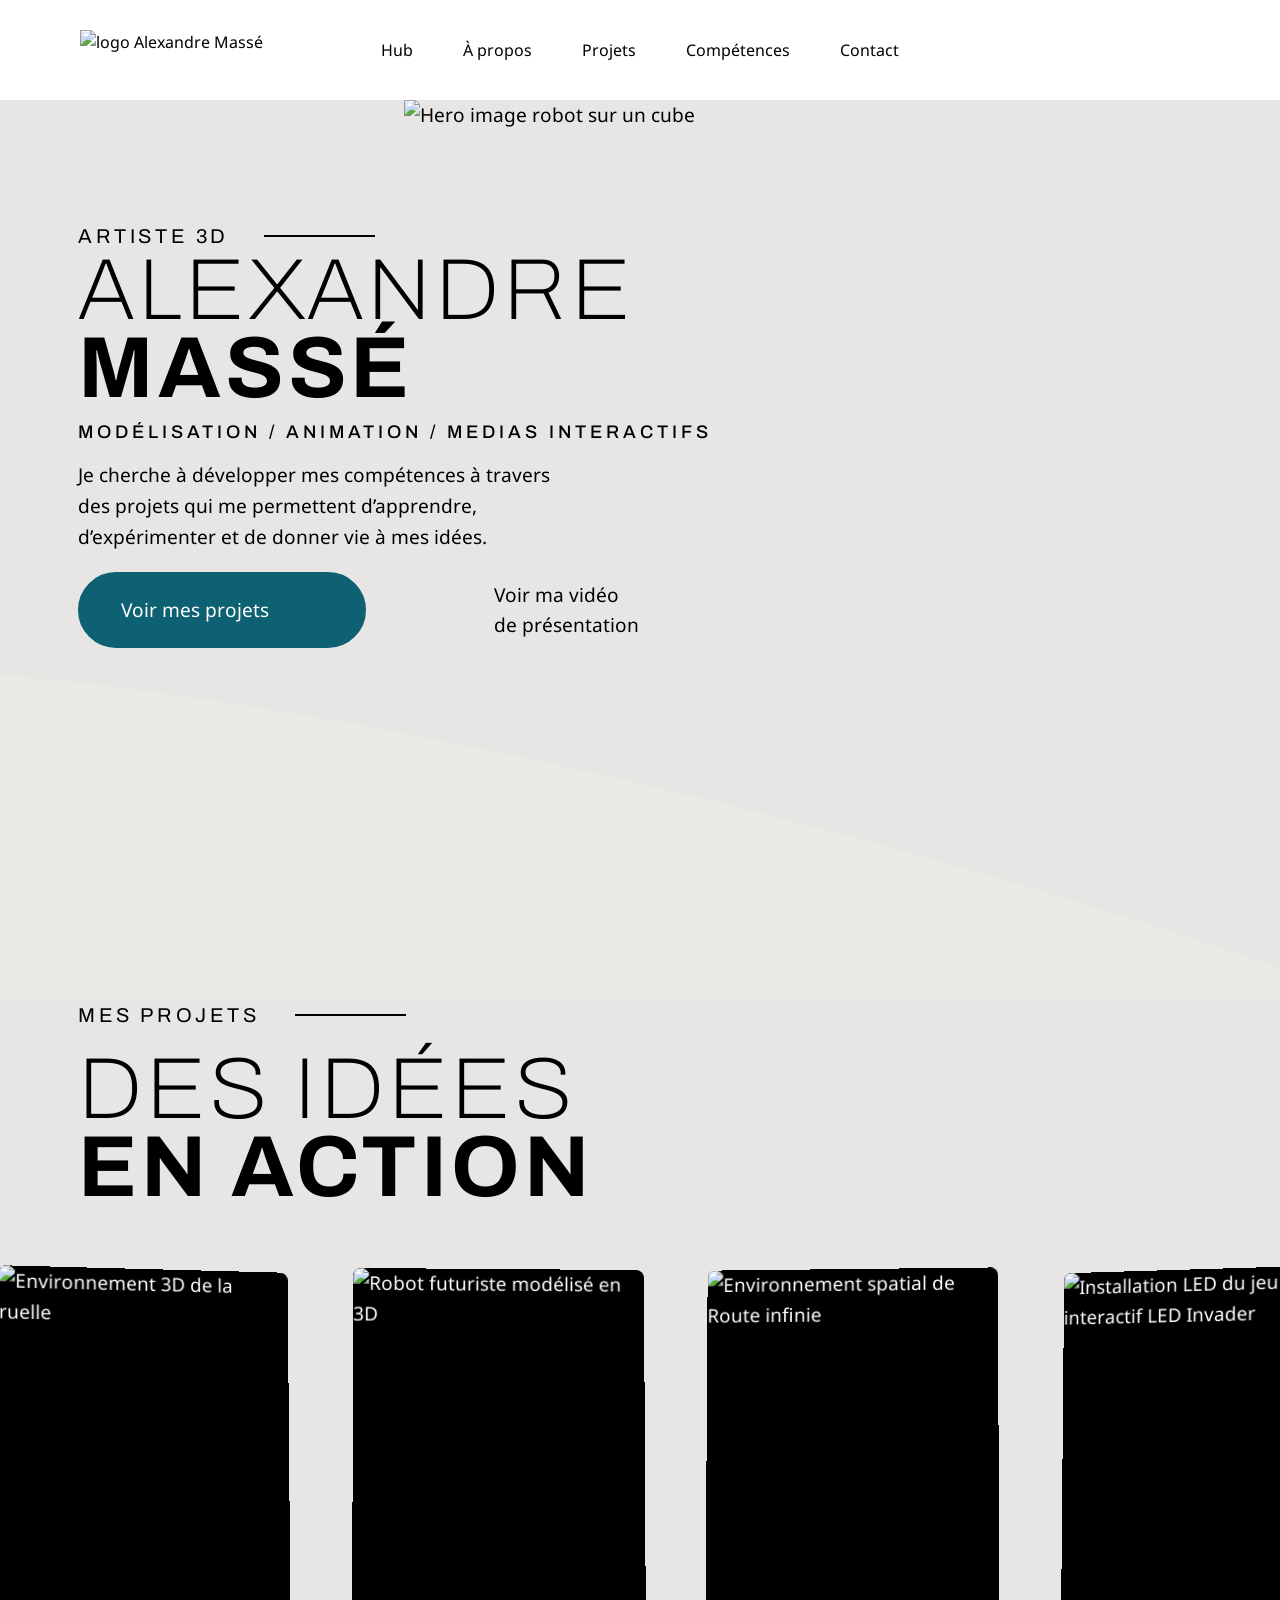
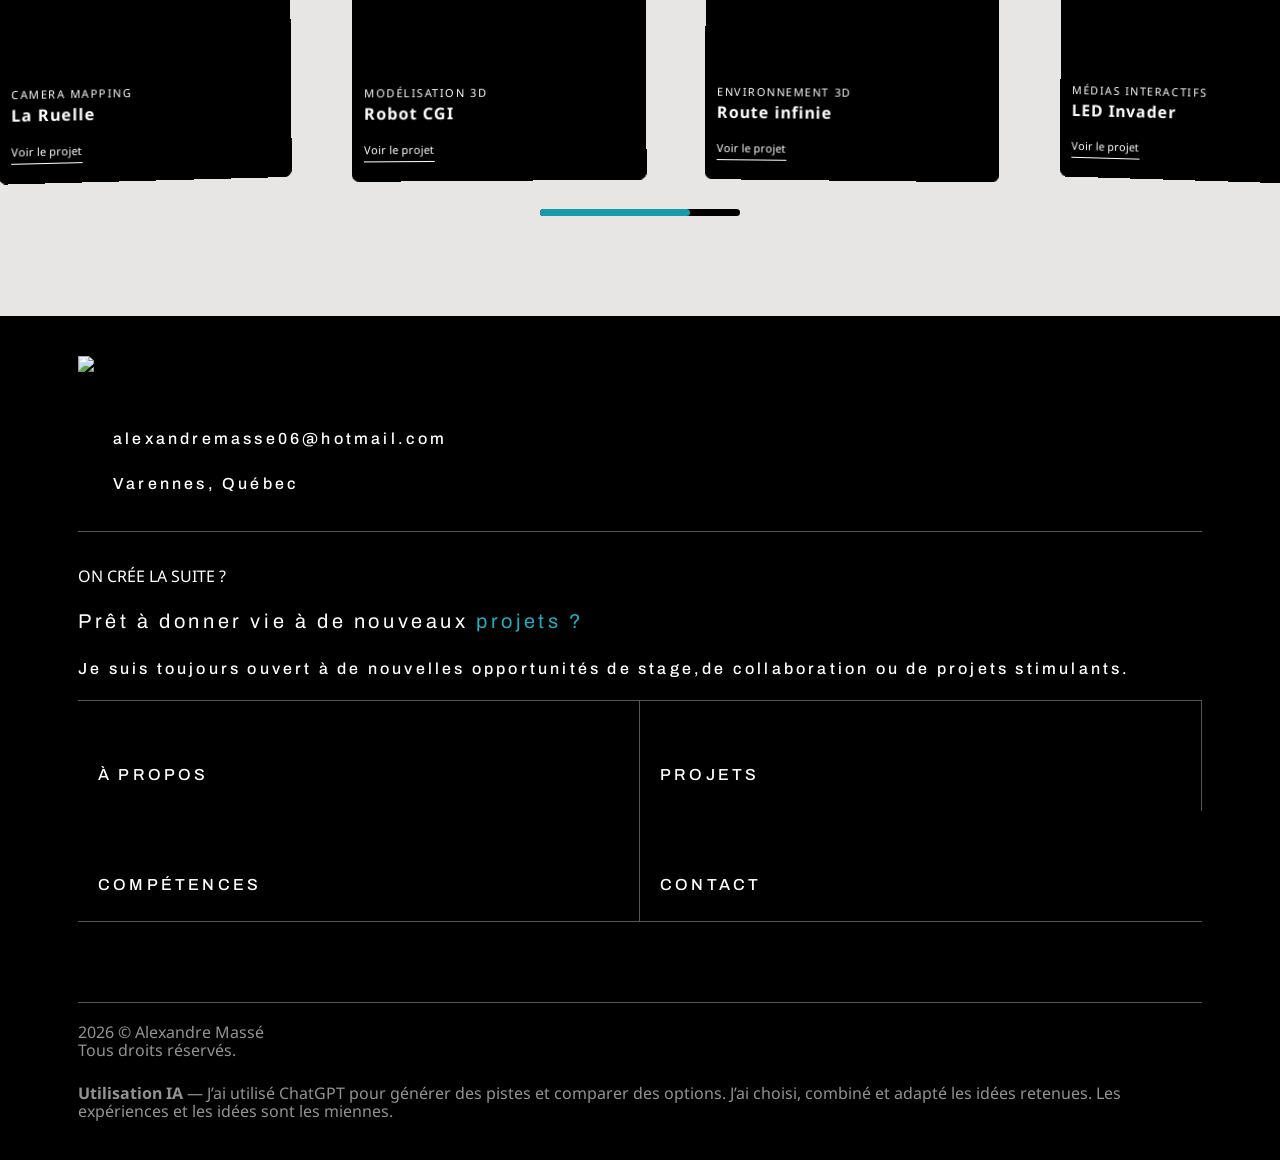
==== commit 29a52d29: "correction" ====
--- a/index.html
+++ b/index.html
@@ -5,8 +5,8 @@
     <meta charset="utf-8" />
     <meta name="viewport" content="width=device-width, initial-scale=1.0" />
     <meta name="description" content="Découvrez le portfolio d’Alexandre Massé, finissant en création média spécialisé en modélisation 3D, animation, environnements 3D et médias interactifs." />
-    <title>Alexandre Massé</title>
-
+    <title>Alexandre Massé | Portfolio</title>
+    <link rel="icon" type="image/png" href="assets/images/logo.png" />
     <link rel="stylesheet" href="styles/main.css" />
 
     <script src="scripts/main.js" defer></script>
@@ -112,7 +112,7 @@
                     Je cherche à développer mes compétences à travers des projets qui me permettent d’apprendre, d’expérimenter et de donner vie à mes idées.
                 </p>
                 <div class="action">
-                    <a href="#projet" class="button_projet" data-scrolly="fromLeft">
+                    <a href="#projet" class="button_projet">
                         Voir mes projets
                         <svg class="icon icon--lg">
                             <use href="#icon-fleche-droit"></use>
@@ -148,7 +148,7 @@
             </div>
         </div>
 
-        <div class="swiper" data-component="Carousel" data-autoplay data-split data-loop>
+        <div class="swiper" data-component="Carousel" data-autoplay data-autoplay-delay="5000" data-split data-loop>
             <div class="swiper-wrapper">
                 <!-- LA RUELLE -->
                 <a class="swiper-slide project-card" href="https://www.behance.net/gallery/257318395/La-ruelle" target="_blank" rel="noopener noreferrer" aria-label="Découvrir le projet La Ruelle">
--- a/styles/main.css
+++ b/styles/main.css
@@ -2344,6 +2344,7 @@
   position: absolute;
   width: 100%;
   height: 100%;
+  overflow: hidden;
 }
 @media (max-width: 1300px) {
   .bg {
@@ -2539,6 +2540,7 @@
 
 .projets .swiper-wrapper {
   align-items: stretch;
+  transition-timing-function: cubic-bezier(0.22, 0.61, 0.36, 1);
 }
 
 /* =========================================================
@@ -2743,6 +2745,7 @@
   }
   .projets .swiper {
     padding-top: 12px;
+    padding-left: 24px;
   }
   .projets .project-card {
     height: clamp(380px, 90vw, 520px);
@@ -3340,4 +3343,114 @@
   grid-template: 2/-2;
   text-align: center;
 }
+
+/* =========================================================
+   PAGE 404
+========================================================= */
+.error-page {
+  position: relative;
+  display: flex;
+  min-height: 720px;
+  overflow: hidden;
+  isolation: isolate;
+  background: var(--color-bg-primary);
+}
+
+.error-page__wrapper {
+  position: relative;
+  z-index: 1;
+  display: flex;
+  align-items: center;
+  width: 100%;
+  min-height: 720px;
+  padding-top: 150px;
+  padding-bottom: 90px;
+}
+
+.error-page__content {
+  max-width: 680px;
+}
+
+.error-page .top-label {
+  margin-bottom: 22px;
+}
+
+.error-page__number {
+  position: absolute;
+  z-index: -1;
+  top: 115px;
+  right: 20px;
+  margin: 0;
+  color: rgba(14, 97, 115, 0.12);
+  font-family: var(--font-primary);
+  font-size: clamp(10rem, 23vw, 20rem);
+  font-weight: 700;
+  letter-spacing: -0.08em;
+  line-height: 0.8;
+  -webkit-user-select: none;
+     -moz-user-select: none;
+          user-select: none;
+}
+
+.error-page h1 {
+  position: relative;
+  margin-bottom: 28px;
+}
+
+.error-page__message {
+  max-width: 430px;
+  margin: 0 0 35px;
+  font-size: 1.05rem;
+}
+
+.error-page__orb {
+  position: absolute;
+  z-index: -1;
+  border-radius: 50%;
+  border: 1px solid rgba(14, 97, 115, 0.35);
+  pointer-events: none;
+}
+
+.error-page__orb--large {
+  right: -8vw;
+  bottom: -18vw;
+  width: 42vw;
+  height: 42vw;
+  min-width: 360px;
+  min-height: 360px;
+  background: rgba(14, 97, 115, 0.08);
+}
+
+@media (max-width: 700px) {
+  .error-page,
+  .error-page__wrapper {
+    min-height: 650px;
+  }
+  .error-page__wrapper {
+    align-items: flex-start;
+    padding-top: 190px;
+    padding-right: 24px;
+    padding-left: 24px;
+  }
+  .error-page__number {
+    top: 150px;
+    right: -5%;
+    font-size: 12rem;
+  }
+  .error-page__orb--large {
+    right: -35vw;
+    bottom: -20vw;
+  }
+  .error-page__orb--small {
+    top: 145px;
+    right: 15%;
+    width: 60px;
+    height: 60px;
+  }
+}
+@media (prefers-reduced-motion: reduce) {
+  .error-page__orb {
+    display: none;
+  }
+}
 /*# sourceMappingURL=main.css.map */
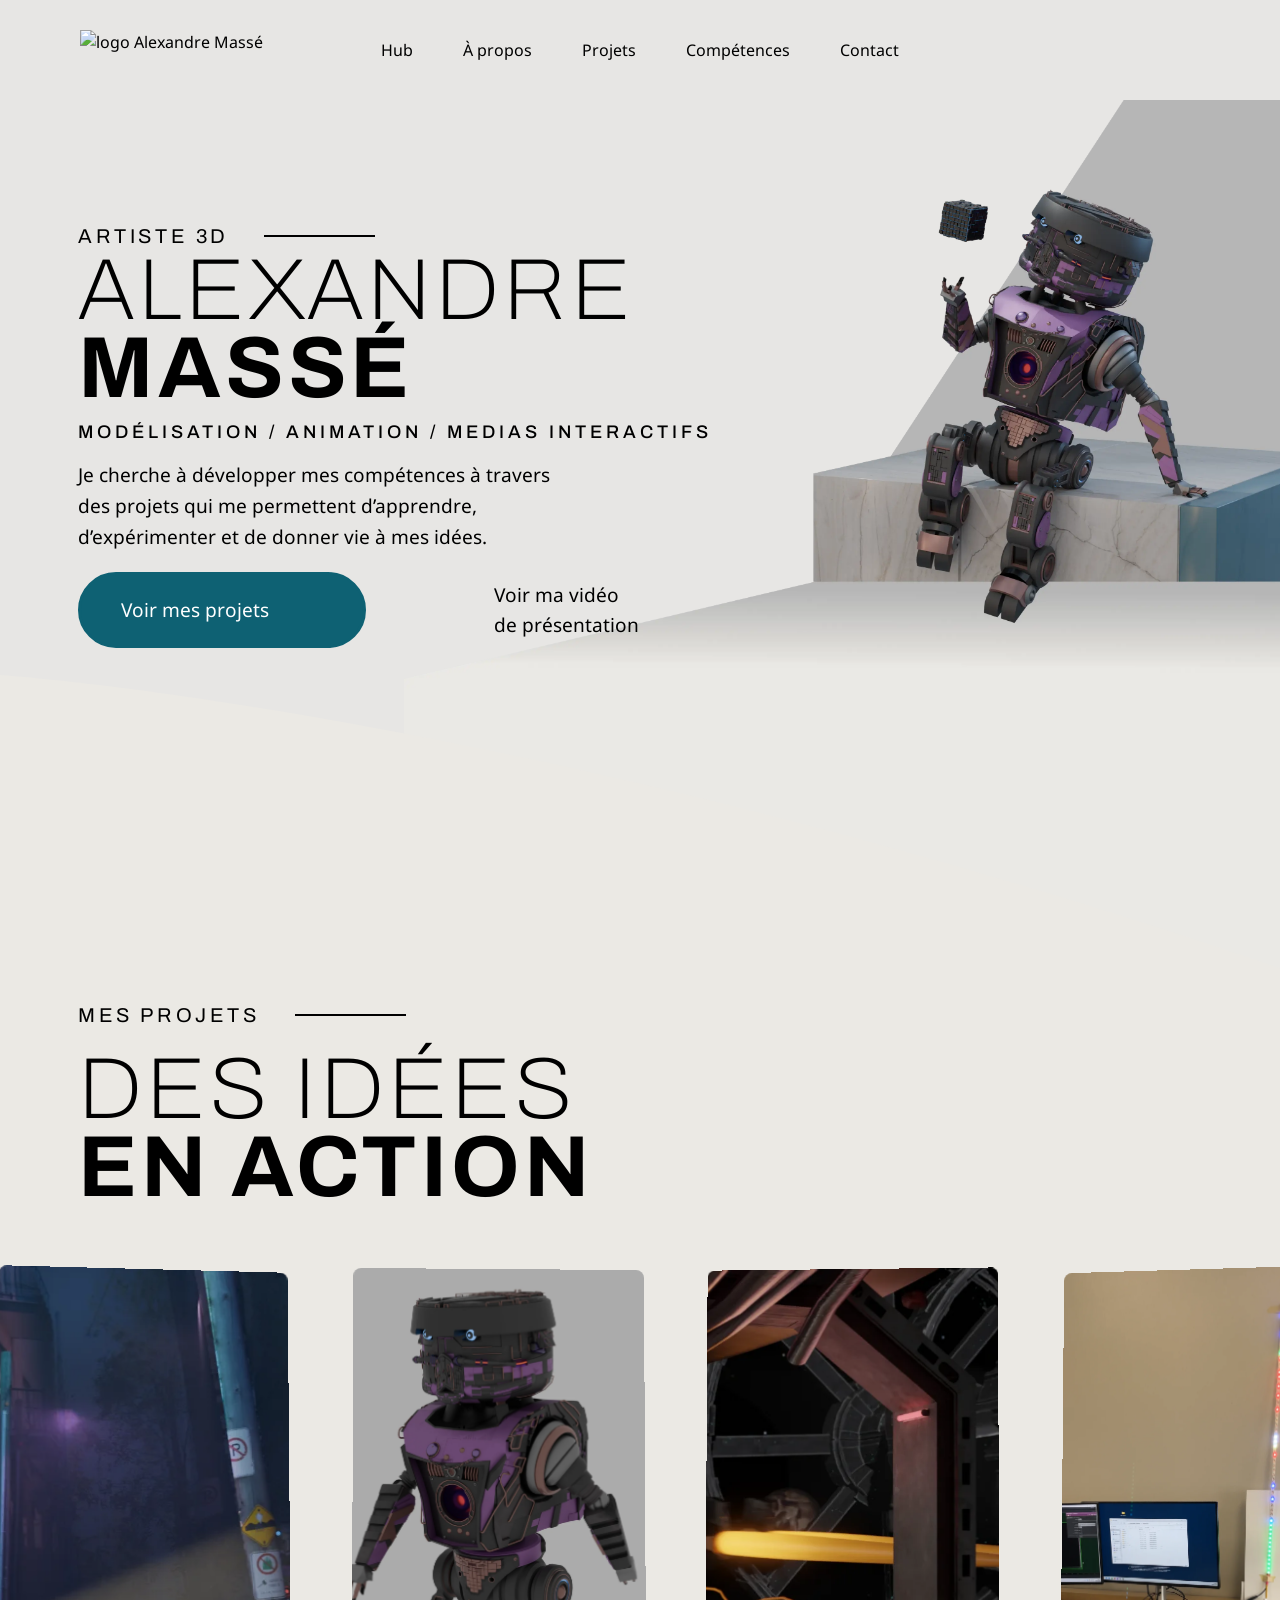
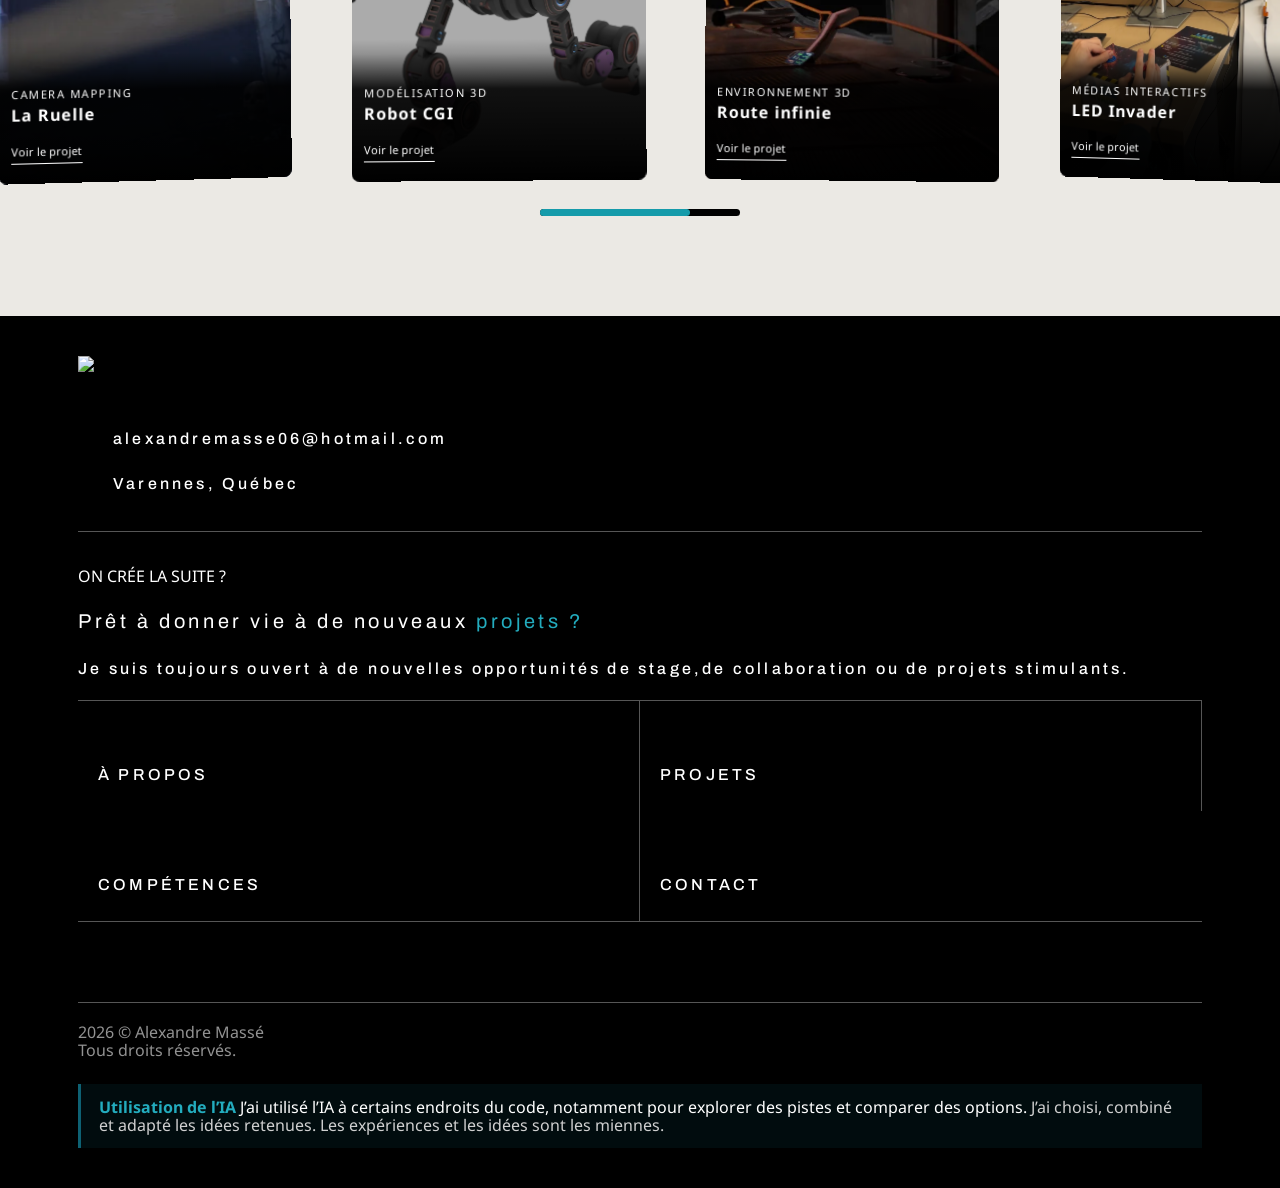
==== commit e202abfa: "correction prof" ====
--- a/index.html
+++ b/index.html
@@ -5,7 +5,7 @@
     <meta charset="utf-8" />
     <meta name="viewport" content="width=device-width, initial-scale=1.0" />
     <meta name="description" content="Découvrez le portfolio d’Alexandre Massé, finissant en création média spécialisé en modélisation 3D, animation, environnements 3D et médias interactifs." />
-    <title>Alexandre Massé | Portfolio</title>
+    <title>Portfolio d’Alexandre Massé</title>
     <link rel="icon" type="image/png" href="assets/images/logo.png" />
     <link rel="stylesheet" href="styles/main.css" />
 
@@ -23,7 +23,7 @@
                     </a>
                 </div>
 
-                <nav class="nav-primary">
+                <nav class="nav-primary" id="primary-navigation">
                     <ul>
                         <li>
                             <a href="index.html" class="nav-primary__item">Hub</a>
@@ -42,7 +42,7 @@
                         </li>
                     </ul>
                 </nav>
-                <button class="header__toggle js-toggle" aria-label="Menu burger">
+                <button class="header__toggle js-toggle" type="button" aria-label="Ouvrir le menu" aria-controls="primary-navigation" aria-expanded="false">
                     <span></span>
                     <span></span>
                     <span></span>
@@ -82,6 +82,7 @@
             </div>
         </div>
     </header>
+
 
     <!-- Votre contenu ici -->
 
@@ -92,7 +93,7 @@
        C688, 109 125, 14 0, 0
        V1535 H1440 Z" fill="#EBE9E4" />
         </svg>
-        <img class="robot" src="assets/images/Robot_hero_hub.png" alt="Hero image robot sur un cube" data-parallax />
+        <img class="robot" src="assets/images/Robot_hero_hub.webp" alt="Hero image robot sur un cube" data-parallax fetchpriority="high" />
     </div>
 
     <section class="hero">
@@ -152,7 +153,7 @@
             <div class="swiper-wrapper">
                 <!-- LA RUELLE -->
                 <a class="swiper-slide project-card" href="https://www.behance.net/gallery/257318395/La-ruelle" target="_blank" rel="noopener noreferrer" aria-label="Découvrir le projet La Ruelle">
-                    <img src="assets/images/vignette_integration.png" alt="Environnement 3D de la ruelle" />
+                    <img src="assets/images/vignette_integration.webp" alt="Environnement 3D de la ruelle" />
 
                     <div class="content">
                         <p class="top">CAMERA MAPPING</p>
@@ -169,7 +170,7 @@
 
                 <!-- ROBOT 3D -->
                 <a class="swiper-slide project-card" href="https://www.behance.net/gallery/257285527/Robot-CGI" target="_blank" rel="noopener noreferrer" aria-label="Découvrir le projet Robot CGI">
-                    <img src="assets/images/vignette_robot.png" alt="Robot futuriste modélisé en 3D" />
+                    <img src="assets/images/vignette_robot.webp" alt="Robot futuriste modélisé en 3D" />
 
                     <div class="content">
                         <p class="top">MODÉLISATION 3D</p>
@@ -186,7 +187,7 @@
 
                 <!-- ROUTE INFINIE -->
                 <a class="swiper-slide project-card" href="https://www.behance.net/gallery/256604997/Route-Infini" target="_blank" rel="noopener noreferrer" aria-label="Découvrir le projet Route infinie">
-                    <img src="assets/images/vignette_route_infini.png" alt="Environnement spatial de Route infinie" />
+                    <img src="assets/images/vignette_route_infini.webp" alt="Environnement spatial de Route infinie" />
 
                     <div class="content">
                         <p class="top">ENVIRONNEMENT 3D</p>
@@ -203,7 +204,7 @@
 
                 <!-- LED INVADER -->
                 <a class="swiper-slide project-card" href="https://www.behance.net/gallery/257317933/Led-Invader" target="_blank" rel="noopener noreferrer" aria-label="Découvrir le projet LED Invader">
-                    <img src="assets/images/vignette_led_vader.png" alt="Installation LED du jeu interactif LED Invader" />
+                    <img src="assets/images/vignette_led_vader.webp" alt="Installation LED du jeu interactif LED Invader" />
 
                     <div class="content">
                         <p class="top">MÉDIAS INTERACTIFS</p>
@@ -220,7 +221,7 @@
 
                 <!-- NÉON ABYSS -->
                 <a class="swiper-slide project-card" href="https://www.behance.net/gallery/257318843/Neon-Abyss" target="_blank" rel="noopener noreferrer" aria-label="Découvrir le projet Néon Abyss">
-                    <img src="assets/images/vignette_cyberpunk.png" alt="Environnement urbain cyberpunk en 3D" />
+                    <img src="assets/images/vignette_cyberpunk.webp" alt="Environnement urbain cyberpunk en 3D" />
 
                     <div class="content">
                         <p class="top">ENVIRONNEMENT 3D</p>
@@ -399,8 +400,9 @@
                 </div>
 
                 <p class="footer__ai">
-                    <strong>Utilisation IA</strong>
-                    — J’ai utilisé ChatGPT pour générer des pistes et comparer des options.
+                    <strong>Utilisation de l’IA</strong>
+                    <span>J’ai utilisé l’IA à certains endroits du code, notamment pour
+                        explorer des pistes et comparer des options.</span>
                     J’ai choisi, combiné et adapté les idées retenues. Les expériences et
                     les idées sont les miennes.
                 </p>
--- a/styles/main.css
+++ b/styles/main.css
@@ -10,8 +10,9 @@
   --color-white: #fff;
   --color-black: #000;
   --color-primary: #0e6173;
-  --color-bg-primary: #e7e6e4;
-  --color-bg-secondary: #f2f2ed;
+  --color-bg-primary: #ebe9e4;
+  --color-bg-secondary: #ebe9e4;
+  --color-bg-header: #e7e6e4;
   --color-btn-background: #0e6173;
   --color-btn-background-hover: #23acbe;
 }
@@ -1394,7 +1395,7 @@
   left: 0;
   z-index: 999;
   width: 100%;
-  background-color: var(--color-white);
+  background-color: var(--color-bg-header);
   color: #000000;
   font-family: "Noto Sans", sans-serif;
   font-size: 1rem;
@@ -1503,6 +1504,8 @@
   border: 0;
   background: none;
   cursor: pointer;
+  position: relative;
+  z-index: 2;
 }
 header.header .header__toggle span {
   display: block;
@@ -1521,7 +1524,7 @@
     left: 0;
     width: 100%;
     box-sizing: border-box;
-    background-color: var(--color-white);
+    background-color: var(--color-bg-header);
     opacity: 0;
     visibility: hidden;
     pointer-events: none;
@@ -1530,6 +1533,9 @@
   }
   header.header nav.nav-primary {
     top: 100px;
+    z-index: 1;
+    max-height: calc(100vh - 100px);
+    overflow-y: auto;
     padding: 30px 24px;
     border-top: 1px solid rgba(0, 0, 0, 0.08);
   }
@@ -1545,12 +1551,16 @@
   }
   header.header nav.nav-primary .nav-primary__item {
     display: block;
+    min-width: 180px;
+    min-height: 44px;
+    box-sizing: border-box;
     font-size: 1.15rem;
-    padding: 5px 0;
+    padding: 9px 0;
     color: #000000;
   }
   header.header .header__right {
-    top: calc(100px + 280px);
+    top: calc(100px + 320px);
+    z-index: 2;
     padding: 25px 24px 30px;
     justify-content: center;
     gap: 25px;
@@ -1564,6 +1574,9 @@
 
 html.nav-is-active {
   overflow: hidden;
+}
+html.nav-is-active .header {
+  transform: translateY(0) !important;
 }
 html.nav-is-active .header__toggle span:nth-child(1) {
   transform: translateY(7px) rotate(45deg);
@@ -2100,17 +2113,25 @@
 .footer__ai {
   width: 710px;
   margin: 0;
+  padding: 14px 18px;
+  box-sizing: border-box;
+  border-left: 3px solid var(--color-primary);
+  background: rgba(14, 97, 115, 0.12);
   font-family: "Noto Sans", sans-serif;
   font-size: 16px;
   font-weight: 400;
   line-height: 18px;
   text-align: right;
-  color: #929292;
+  color: #d0d0d0;
 }
 
 .footer__ai strong {
   font-weight: 700;
-  color: #929292;
+  color: var(--color-btn-background-hover);
+}
+
+.footer__ai span {
+  color: #fff;
 }
 
 /* =========================================================
@@ -2177,20 +2198,90 @@
   }
 }
 @media (max-width: 600px) {
+  .footer {
+    padding: 30px 0;
+  }
+  .footer__top {
+    gap: 26px;
+  }
+  .footer__identity {
+    gap: 22px;
+  }
+  .footer__logo,
+  .footer__logo img {
+    width: 84px;
+    height: 35px;
+  }
+  .footer__contact {
+    gap: 14px;
+  }
+  .footer__contact-item {
+    gap: 8px;
+  }
+  .footer__contact-item .icon {
+    width: 22px;
+    height: 22px;
+  }
   .footer__contact-item span {
+    font-size: 12px;
+    letter-spacing: 0.08em;
+    white-space: normal;
+  }
+  .footer__cta {
+    gap: 18px;
+  }
+  .footer__cta-small {
+    font-size: 13px;
+  }
+  .footer__cta-title {
+    font-size: 17px;
+    line-height: 21px;
+  }
+  .footer__cta-text {
+    font-size: 13px;
+    letter-spacing: 0.08em;
+    line-height: 20px;
+  }
+  .footer__links {
+    grid-template-columns: 1fr;
+  }
+  .footer__link,
+  .footer__link:nth-child(2),
+  .footer__link:nth-child(3),
+  .footer__link:nth-child(4) {
+    height: 76px;
+    padding-left: 16px;
+    border-right: none;
+    border-bottom: 1px solid #565656;
+    flex-direction: row;
+    align-items: center;
+    gap: 14px;
+  }
+  .footer__link:nth-child(4) {
+    border-bottom: none;
+  }
+  .footer__link .icon {
+    width: 24px;
+    height: 24px;
+  }
+  .footer__link span {
     font-size: 13px;
     letter-spacing: 0.12em;
-    white-space: normal;
-  }
-  .footer__cta-title {
-    font-size: 18px;
-  }
-  .footer__cta-text {
-    font-size: 14px;
-    letter-spacing: 0.12em;
-  }
-  .footer__links {
-    grid-template-columns: 1fr;
+  }
+  .footer__social {
+    gap: 18px;
+    padding: 20px 16px;
+  }
+  .footer__bottom {
+    gap: 18px;
+  }
+  .footer__copyright p,
+  .footer__ai {
+    font-size: 13px;
+    line-height: 18px;
+  }
+  .footer__ai {
+    padding: 12px 14px;
   }
   .footer__social {
     flex-wrap: wrap;
@@ -2252,6 +2343,34 @@
 .has-js [data-scrolly=flipFromBottom].is-active {
   opacity: 1;
   transform: rotateX(0deg);
+}
+.has-js [data-scrolly=riseIn] {
+  opacity: 0;
+  transform: translateY(28px) scale(0.98);
+  transition: opacity 0.7s ease-out, transform 0.7s cubic-bezier(0.19, 1, 0.22, 1);
+}
+.has-js [data-scrolly=riseIn].is-active {
+  opacity: 1;
+  transform: translateY(0) scale(1);
+}
+.has-js [data-scrolly=riseIn]:nth-child(2) {
+  transition-delay: 0.08s;
+}
+.has-js [data-scrolly=riseIn]:nth-child(3) {
+  transition-delay: 0.16s;
+}
+.has-js [data-scrolly=riseIn]:nth-child(4) {
+  transition-delay: 0.24s;
+}
+.has-js [data-scrolly=riseIn]:nth-child(5) {
+  transition-delay: 0.32s;
+}
+@media (prefers-reduced-motion: reduce) {
+  .has-js [data-scrolly] {
+    opacity: 1;
+    transform: none;
+    transition: none;
+  }
 }
 .has-js [data-scrolly=spanLeft90] {
   transition: all 1s cubic-bezier(0.19, 1, 0.22, 1);
@@ -2345,6 +2464,7 @@
   width: 100%;
   height: 100%;
   overflow: hidden;
+  background-color: #e7e6e4;
 }
 @media (max-width: 1300px) {
   .bg {
@@ -2435,6 +2555,14 @@
   }
 }
 
+@media (max-width: 700px) {
+  .hero .top-label {
+    position: relative;
+    z-index: 1;
+    top: -290px;
+    margin-bottom: -70px;
+  }
+}
 a.button_play {
   display: flex;
   text-decoration: none;
@@ -3136,6 +3264,13 @@
     flex-direction: column;
     gap: 20px;
   }
+}
+@media (max-width: 1300px) and (max-width: 700px) {
+  .a-propos__top {
+    margin-top: 100px;
+  }
+}
+@media (max-width: 1300px) {
   .a-propos__profile,
   .a-propos__technical {
     width: 100%;
@@ -3146,6 +3281,8 @@
   .a-propos__technical .technical-item {
     justify-content: center;
   }
+}
+@media (max-width: 1300px) {
   /* =====================================================
      SÉPARATION
   ===================================================== */
@@ -3326,7 +3463,7 @@
 }
 
 .section {
-  background-color: #f2f2ed;
+  background-color: var(--color-bg-primary);
   padding: var(--spacing-md) calc(var(--spacing-md) / 2);
   display: grid;
   gap: 30px;
@@ -3335,10 +3472,33 @@
 }
 
 .section--full {
-  padding-left: 20%;
-  padding-right: 20%;
-}
-
+  padding: clamp(40px, 5vw, 80px) 10%;
+  gap: clamp(24px, 3vw, 42px);
+}
+
+#video .section__title {
+  margin: 0;
+  font-size: clamp(1.8rem, 3vw, 3rem);
+  letter-spacing: 0.12em;
+  text-transform: none;
+}
+
+#video .video {
+  width: 100%;
+  border-radius: 4px;
+  box-shadow: 0 12px 30px rgba(0, 0, 0, 0.18);
+}
+
+@media (max-width: 600px) {
+  .section--full {
+    padding: 32px 24px 40px;
+    gap: 22px;
+  }
+  #video .section__title {
+    font-size: 1.55rem;
+    letter-spacing: 0.08em;
+  }
+}
 .section__title {
   grid-template: 2/-2;
   text-align: center;
@@ -3452,5 +3612,4 @@
   .error-page__orb {
     display: none;
   }
-}
-/*# sourceMappingURL=main.css.map */
+}
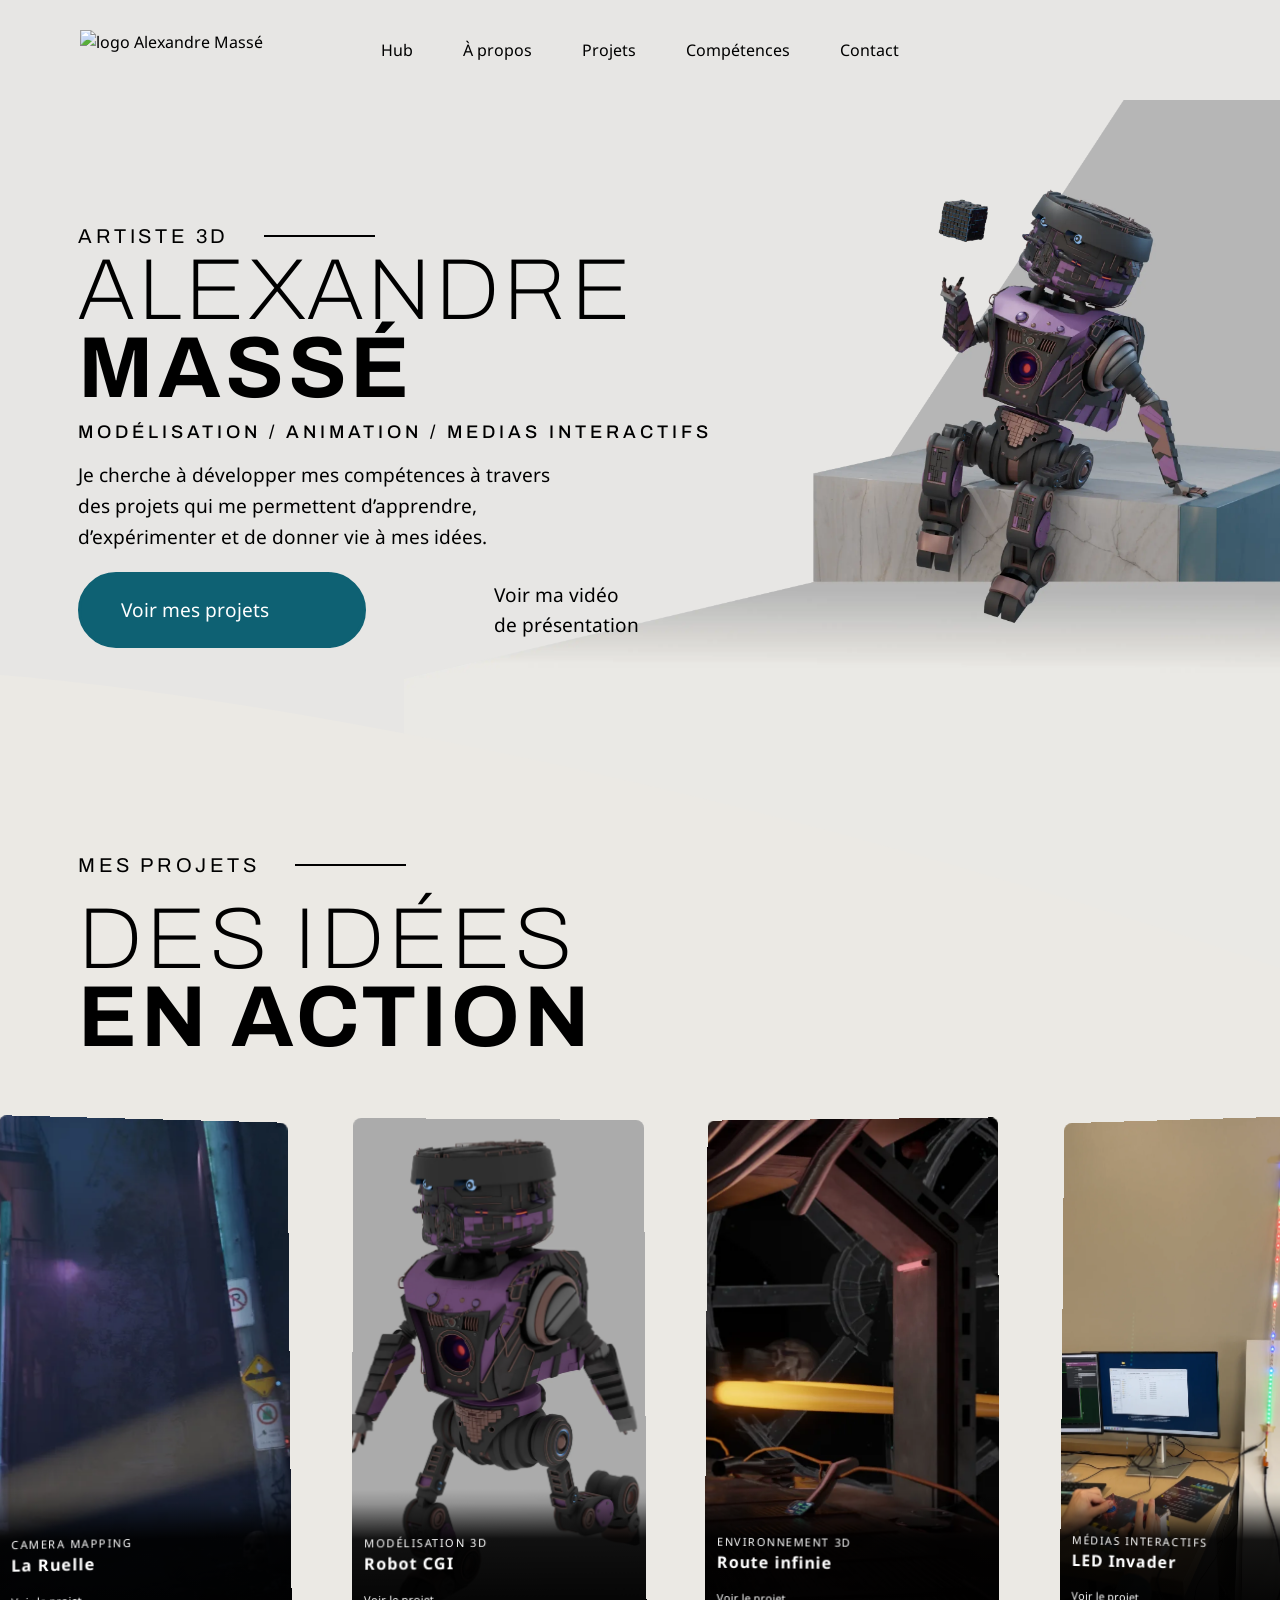
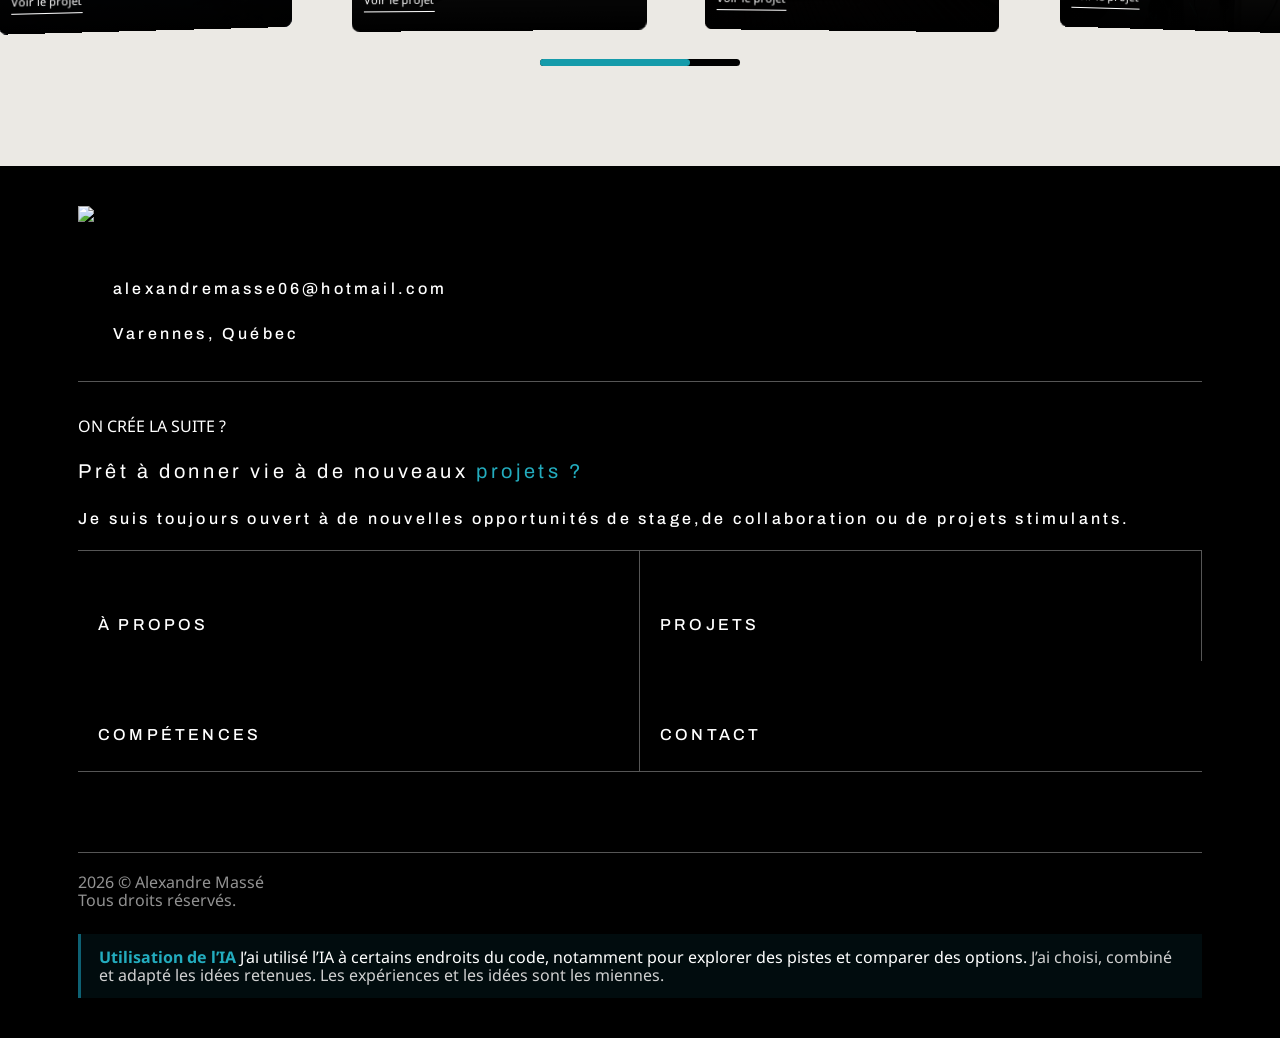
==== commit c2f054a2: "favicon" ====
--- a/index.html
+++ b/index.html
@@ -6,7 +6,19 @@
     <meta name="viewport" content="width=device-width, initial-scale=1.0" />
     <meta name="description" content="Découvrez le portfolio d’Alexandre Massé, finissant en création média spécialisé en modélisation 3D, animation, environnements 3D et médias interactifs." />
     <title>Portfolio d’Alexandre Massé</title>
-    <link rel="icon" type="image/png" href="assets/images/logo.png" />
+
+    <!-- Favicon du portfolio -->
+    <link rel="icon" type="image/png" sizes="16x16" href="assets/images/favicon-16x16.png">
+    <link rel="icon" type="image/png" sizes="32x32" href="assets/images/favicon-32x32.png">
+    <link rel="icon" href="assets/images/favicon.ico">
+
+    <!-- Icône pour appareils Apple -->
+    <link rel="apple-touch-icon" sizes="180x180" href="assets/images/apple-touch-icon.png">
+
+    <!-- Icônes pour appareils Android -->
+    <link rel="icon" type="image/png" sizes="192x192" href="assets/images/android-chrome-192x192.png">
+    <link rel="icon" type="image/png" sizes="512x512" href="assets/images/android-chrome-512x512.png">
+
     <link rel="stylesheet" href="styles/main.css" />
 
     <script src="scripts/main.js" defer></script>
--- a/styles/main.css
+++ b/styles/main.css
@@ -2634,7 +2634,7 @@
    SECTION PROJETS
 ========================================================= */
 .projets {
-  padding-top: 350px;
+  padding-top: 200px;
   margin-bottom: 100px;
 }
 @media (max-width: 1100px) {
@@ -2922,7 +2922,7 @@
    NE PAS modifier le CSS du .wrapper.
 ========================================================= */
 .a-propos {
-  margin-top: 150px;
+  margin-top: 160px;
   padding-top: 125px;
   padding-bottom: 80px;
   background: linear-gradient(180deg, rgba(0, 0, 0, 0) 50%, #ebe9e4 50%);
@@ -3239,8 +3239,8 @@
 ========================================================= */
 @media (max-width: 1300px) {
   .a-propos {
-    padding-top: 0;
-    padding-bottom: 10;
+    padding-top: 60px;
+    padding-bottom: 10px;
     gap: 40px;
     background-color: #ebe9e4;
   }
@@ -3267,7 +3267,7 @@
 }
 @media (max-width: 1300px) and (max-width: 700px) {
   .a-propos__top {
-    margin-top: 100px;
+    margin-top: -100px;
   }
 }
 @media (max-width: 1300px) {
@@ -3612,4 +3612,5 @@
   .error-page__orb {
     display: none;
   }
-}+}
+/*# sourceMappingURL=main.css.map */
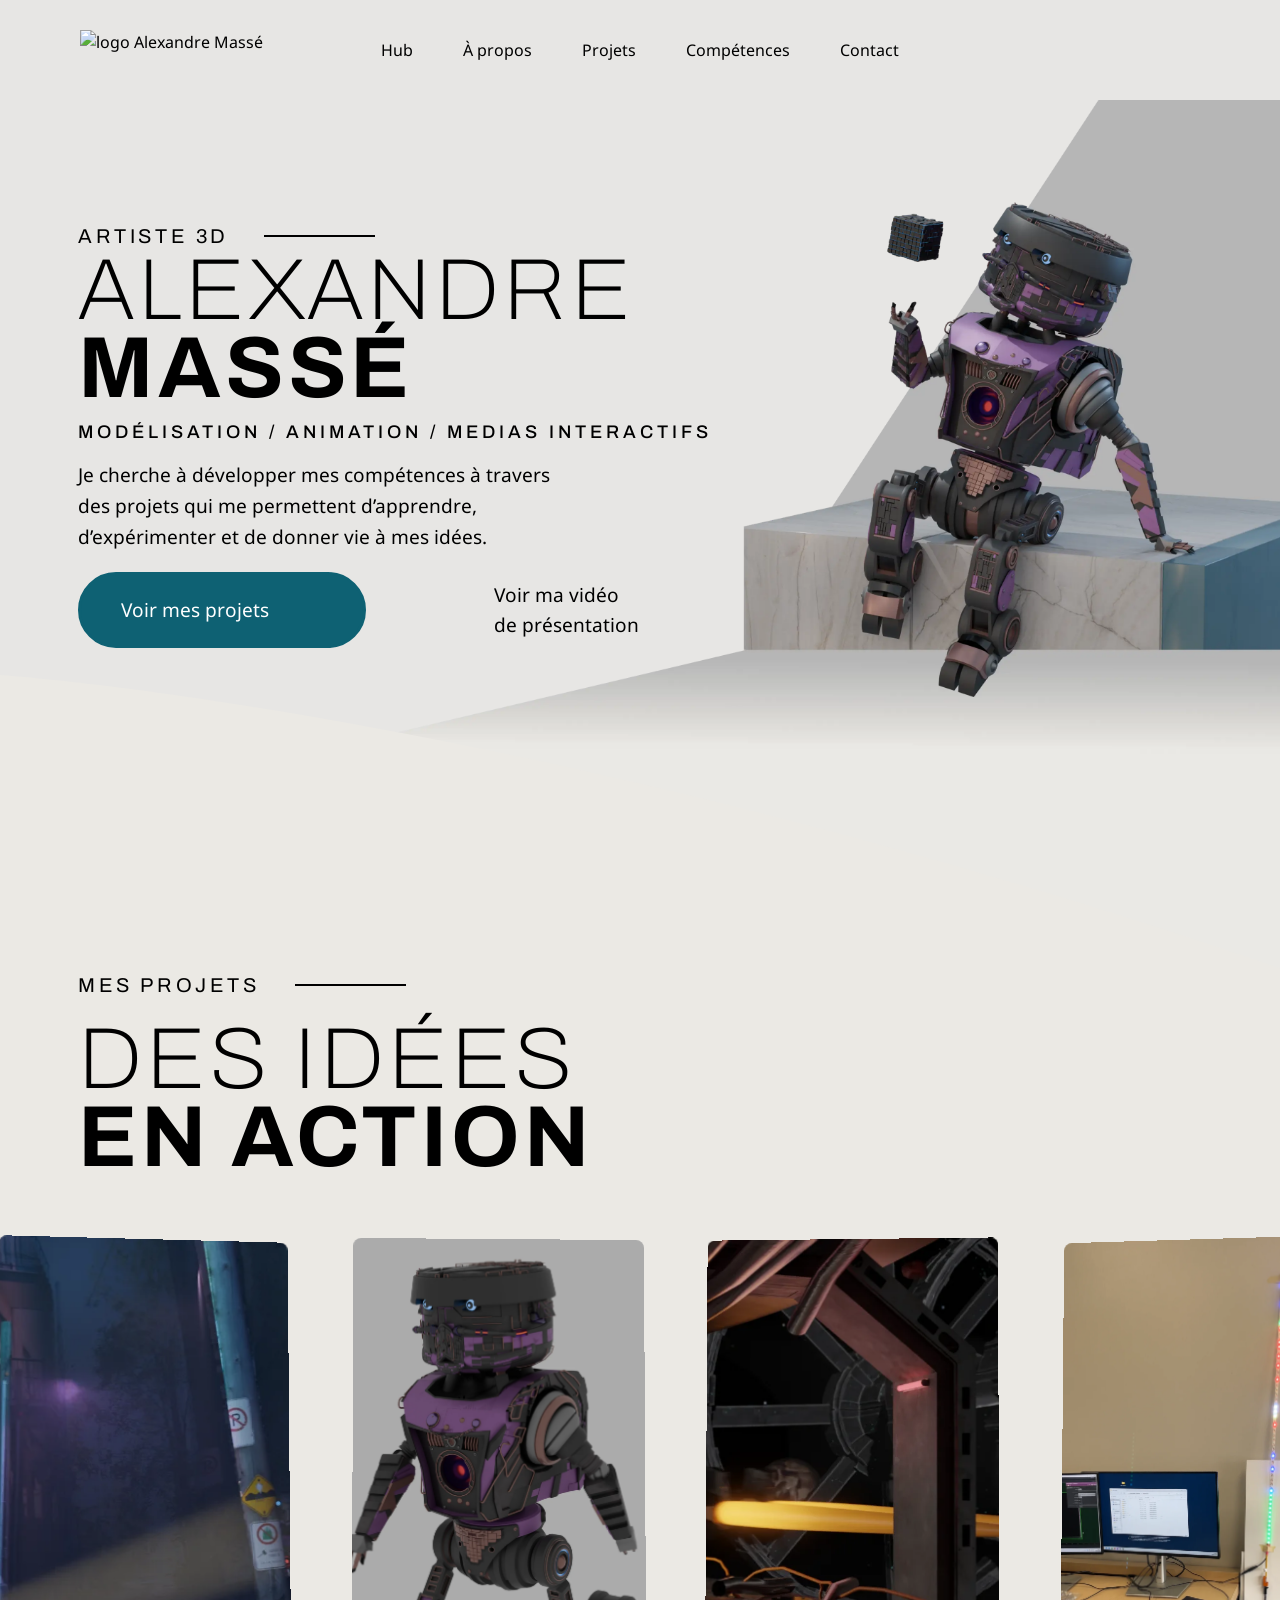
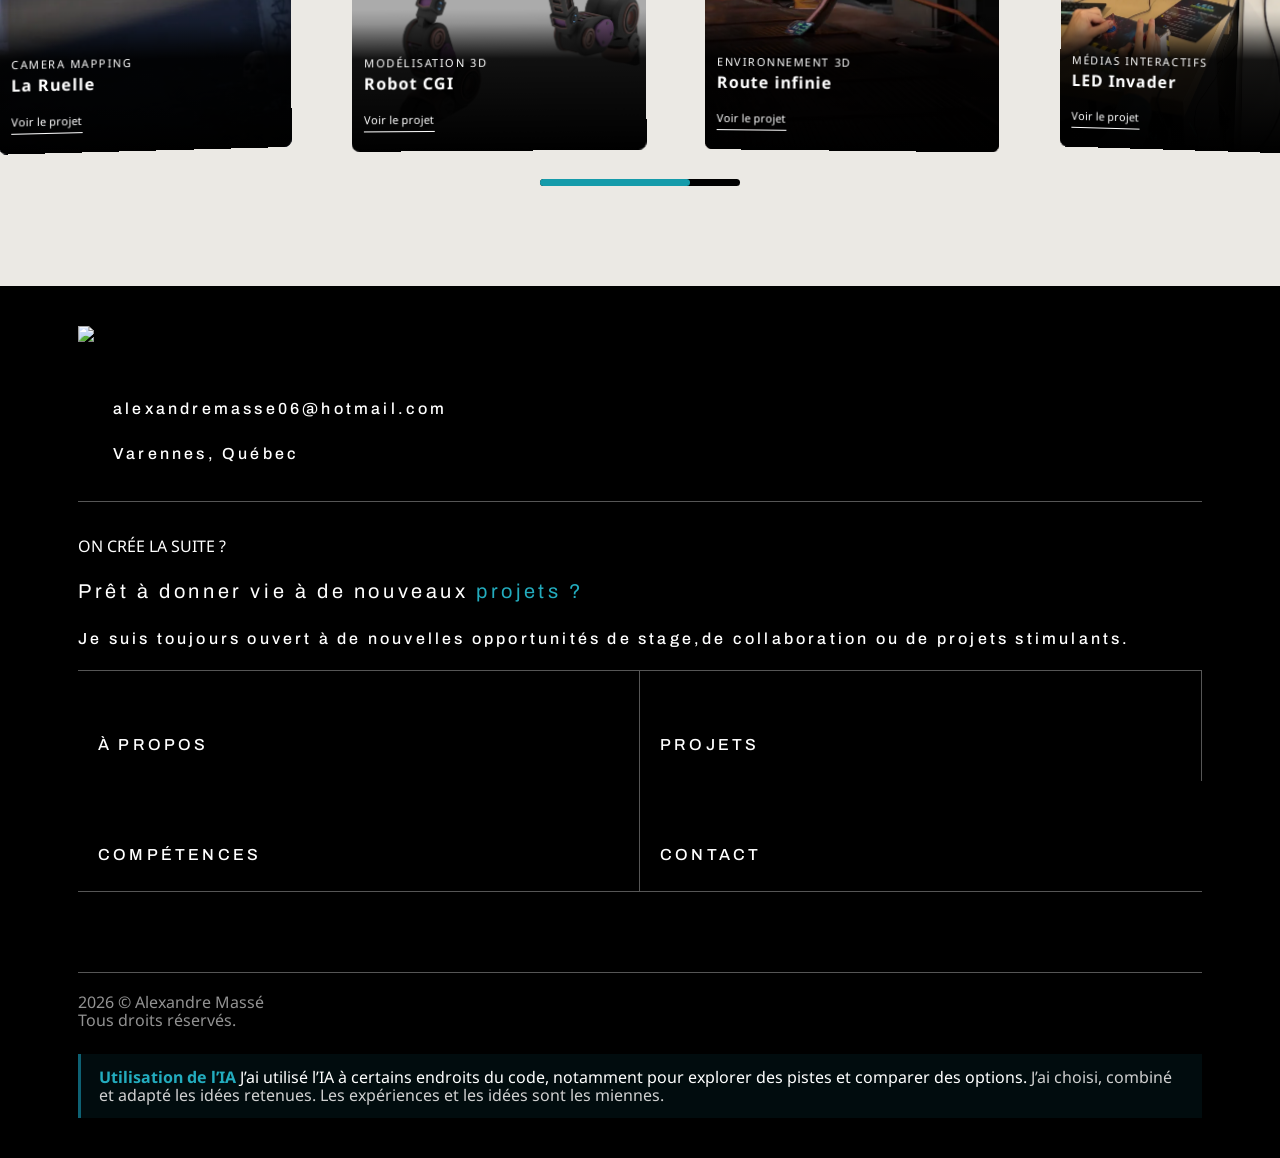
==== commit 38dcf870: "ajout analytic" ====
--- a/index.html
+++ b/index.html
@@ -2,6 +2,19 @@
 <html lang="fr">
 
 <head>
+    <!-- Google tag (gtag.js) -->
+    <script async src="https://www.googletagmanager.com/gtag/js?id=G-T4J6CSCWYD"></script>
+    <script>
+        window.dataLayer = window.dataLayer || [];
+
+        function gtag() {
+            dataLayer.push(arguments);
+        }
+        gtag('js', new Date());
+
+        gtag('config', 'G-T4J6CSCWYD');
+    </script>
+
     <meta charset="utf-8" />
     <meta name="viewport" content="width=device-width, initial-scale=1.0" />
     <meta name="description" content="Découvrez le portfolio d’Alexandre Massé, finissant en création média spécialisé en modélisation 3D, animation, environnements 3D et médias interactifs." />
@@ -85,7 +98,7 @@
                         </svg>
                     </a>
 
-                    <a href="CV_Alexandre_Massé.pdf" download="CV_Alexandre_Massé.pdf" aria-label="CV">
+                    <a href="assets/CV_Alexandre_Massé.pdf" target="_blank" aria-label="CV">
                         <svg class="icon icon--lg">
                             <use href="#icon-cv"></use>
                         </svg>
@@ -390,7 +403,7 @@
                         </svg>
                     </a>
 
-                    <a href="CV_Alexandre_Massé.pdf" download="CV_Alexandre_Massé.pdf" aria-label="CV" target="_blank" rel="noopener noreferrer">
+                    <a href="assets/CV_Alexandre_Massé.pdf" aria-label="CV" target="_blank" rel="noopener noreferrer">
                         <svg class="icon icon--lg">
                             <use href="#icon-cv"></use>
                         </svg>
--- a/styles/main.css
+++ b/styles/main.css
@@ -2435,9 +2435,14 @@
     width: 80%;
   }
 }
-@media (max-width: 1300px) {
+@media (max-width: 1920px) {
   img.robot {
     width: 70%;
+  }
+}
+@media (max-width: 1900px) {
+  img.robot {
+    width: 80%;
   }
 }
 @media (max-width: 700px) {
@@ -2463,7 +2468,6 @@
   position: absolute;
   width: 100%;
   height: 100%;
-  overflow: hidden;
   background-color: #e7e6e4;
 }
 @media (max-width: 1300px) {
@@ -2634,7 +2638,7 @@
    SECTION PROJETS
 ========================================================= */
 .projets {
-  padding-top: 200px;
+  padding-top: 320px;
   margin-bottom: 100px;
 }
 @media (max-width: 1100px) {
@@ -2922,7 +2926,7 @@
    NE PAS modifier le CSS du .wrapper.
 ========================================================= */
 .a-propos {
-  margin-top: 160px;
+  margin-top: 300px;
   padding-top: 125px;
   padding-bottom: 80px;
   background: linear-gradient(180deg, rgba(0, 0, 0, 0) 50%, #ebe9e4 50%);
